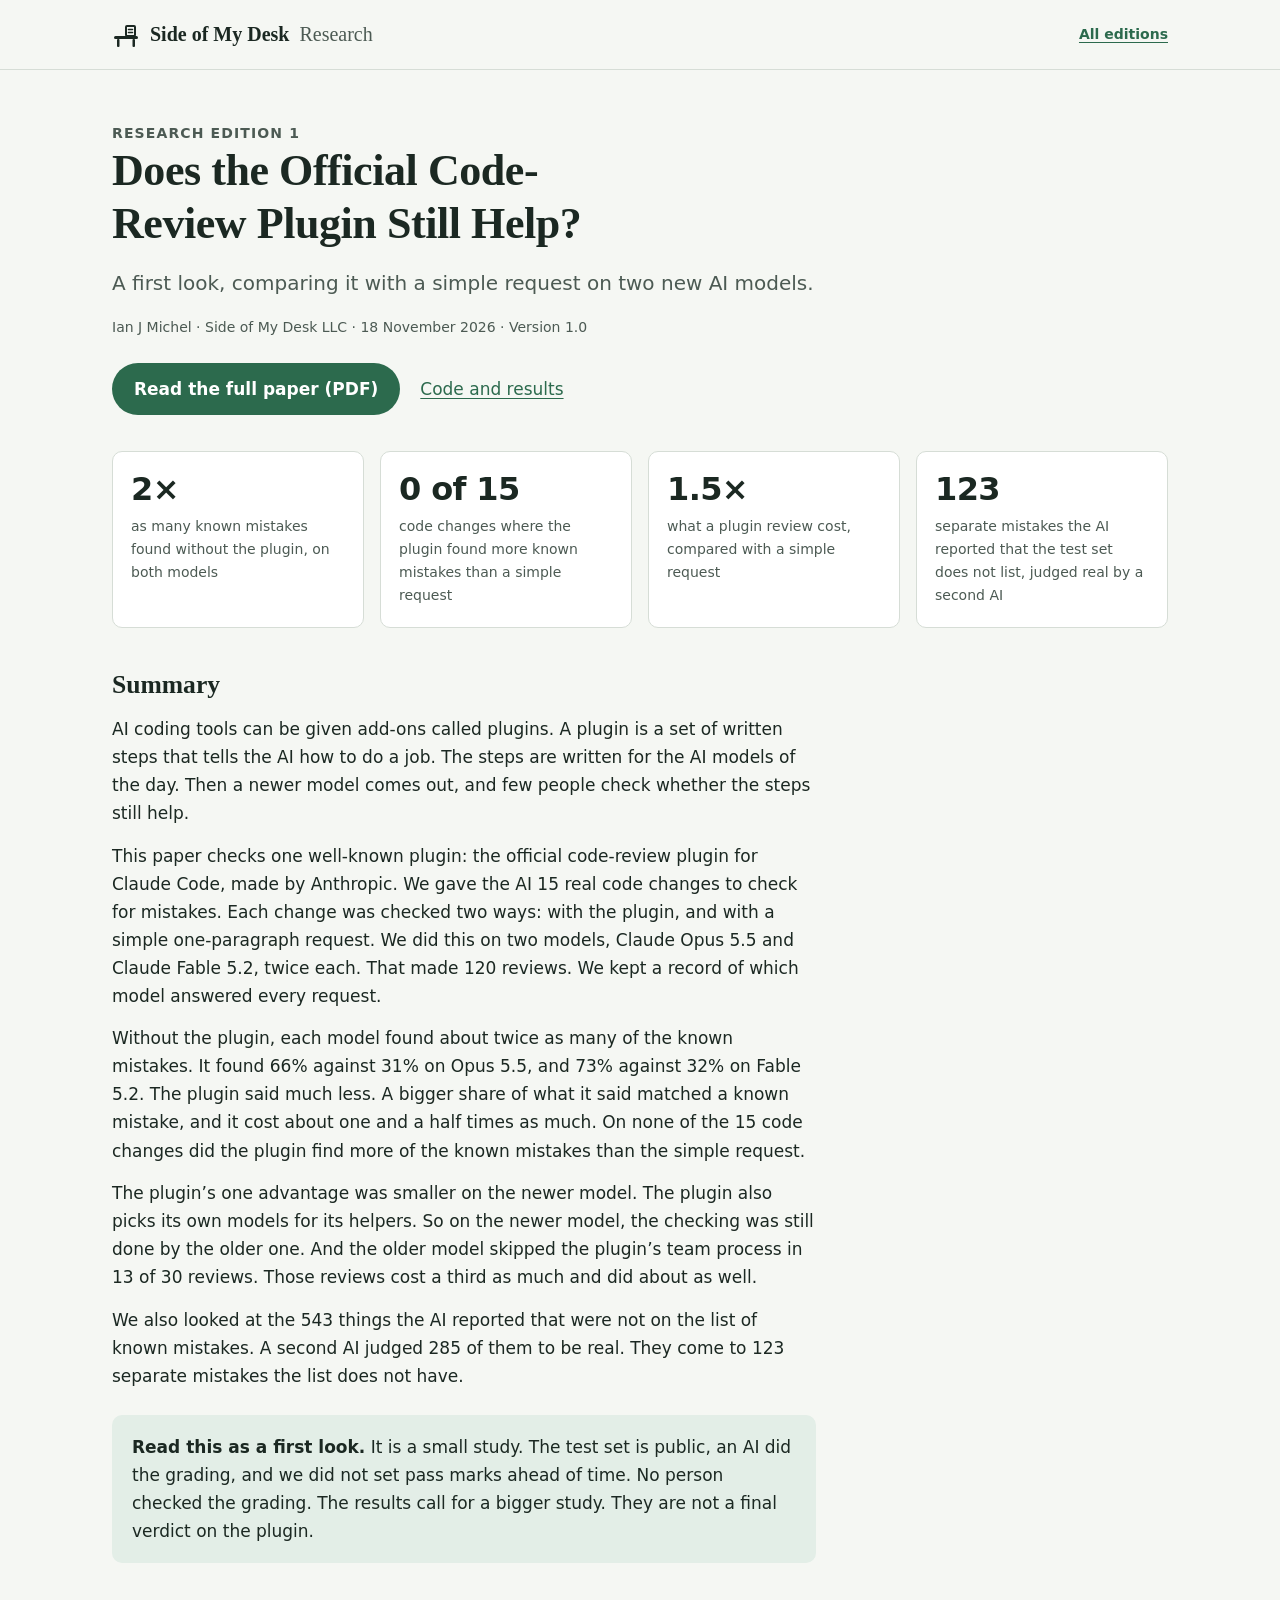
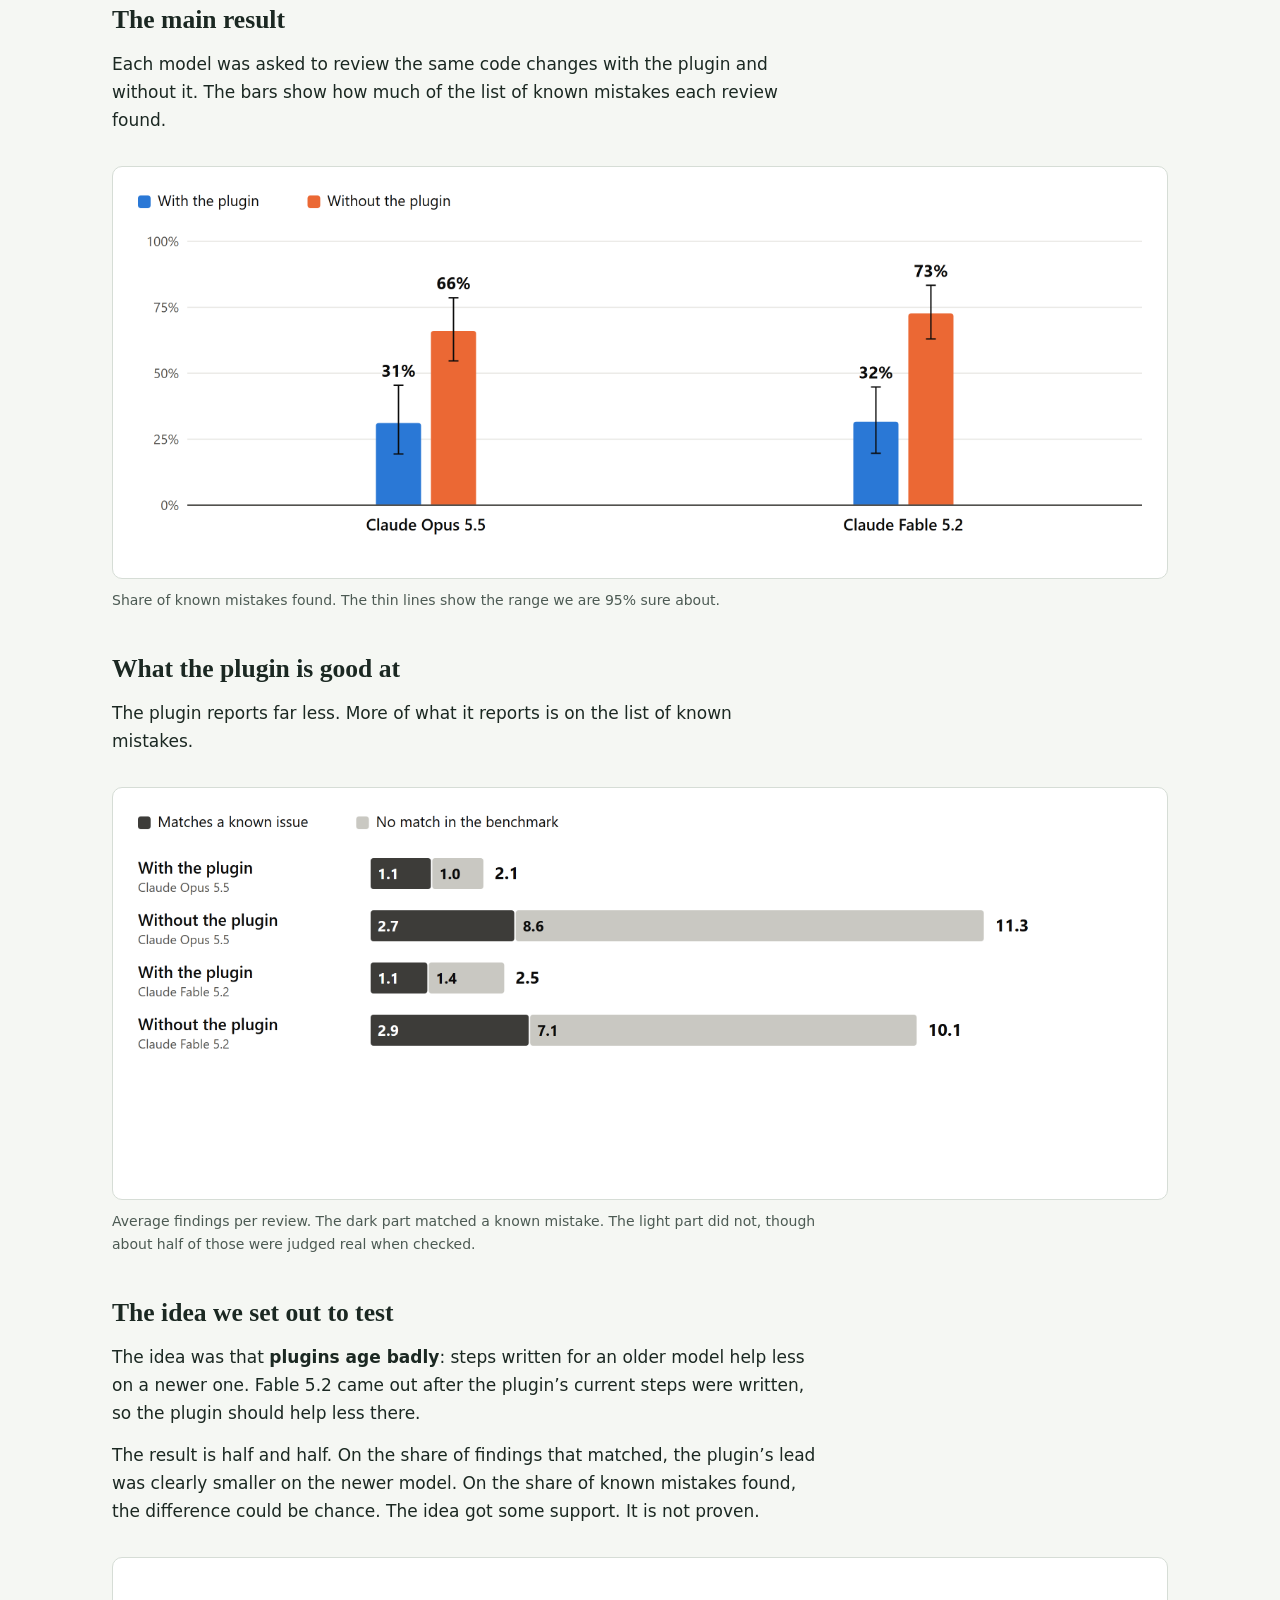
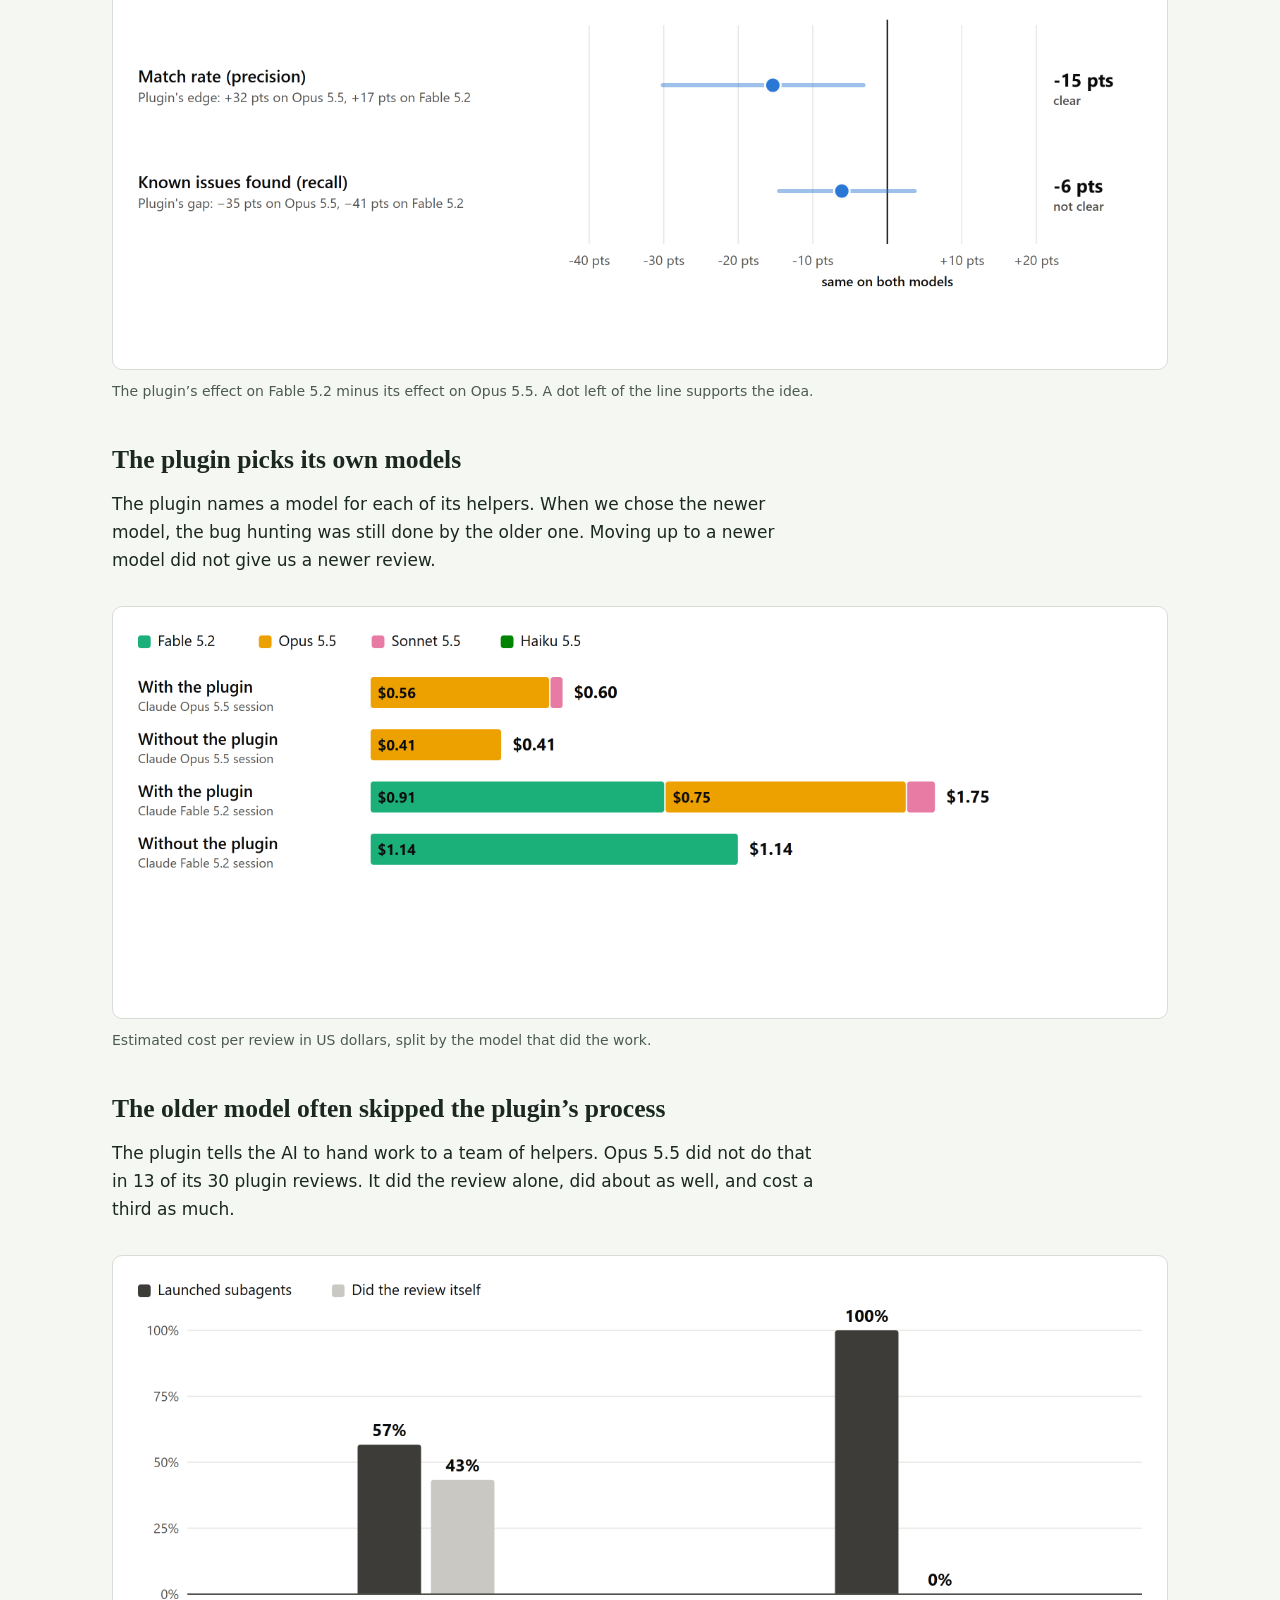
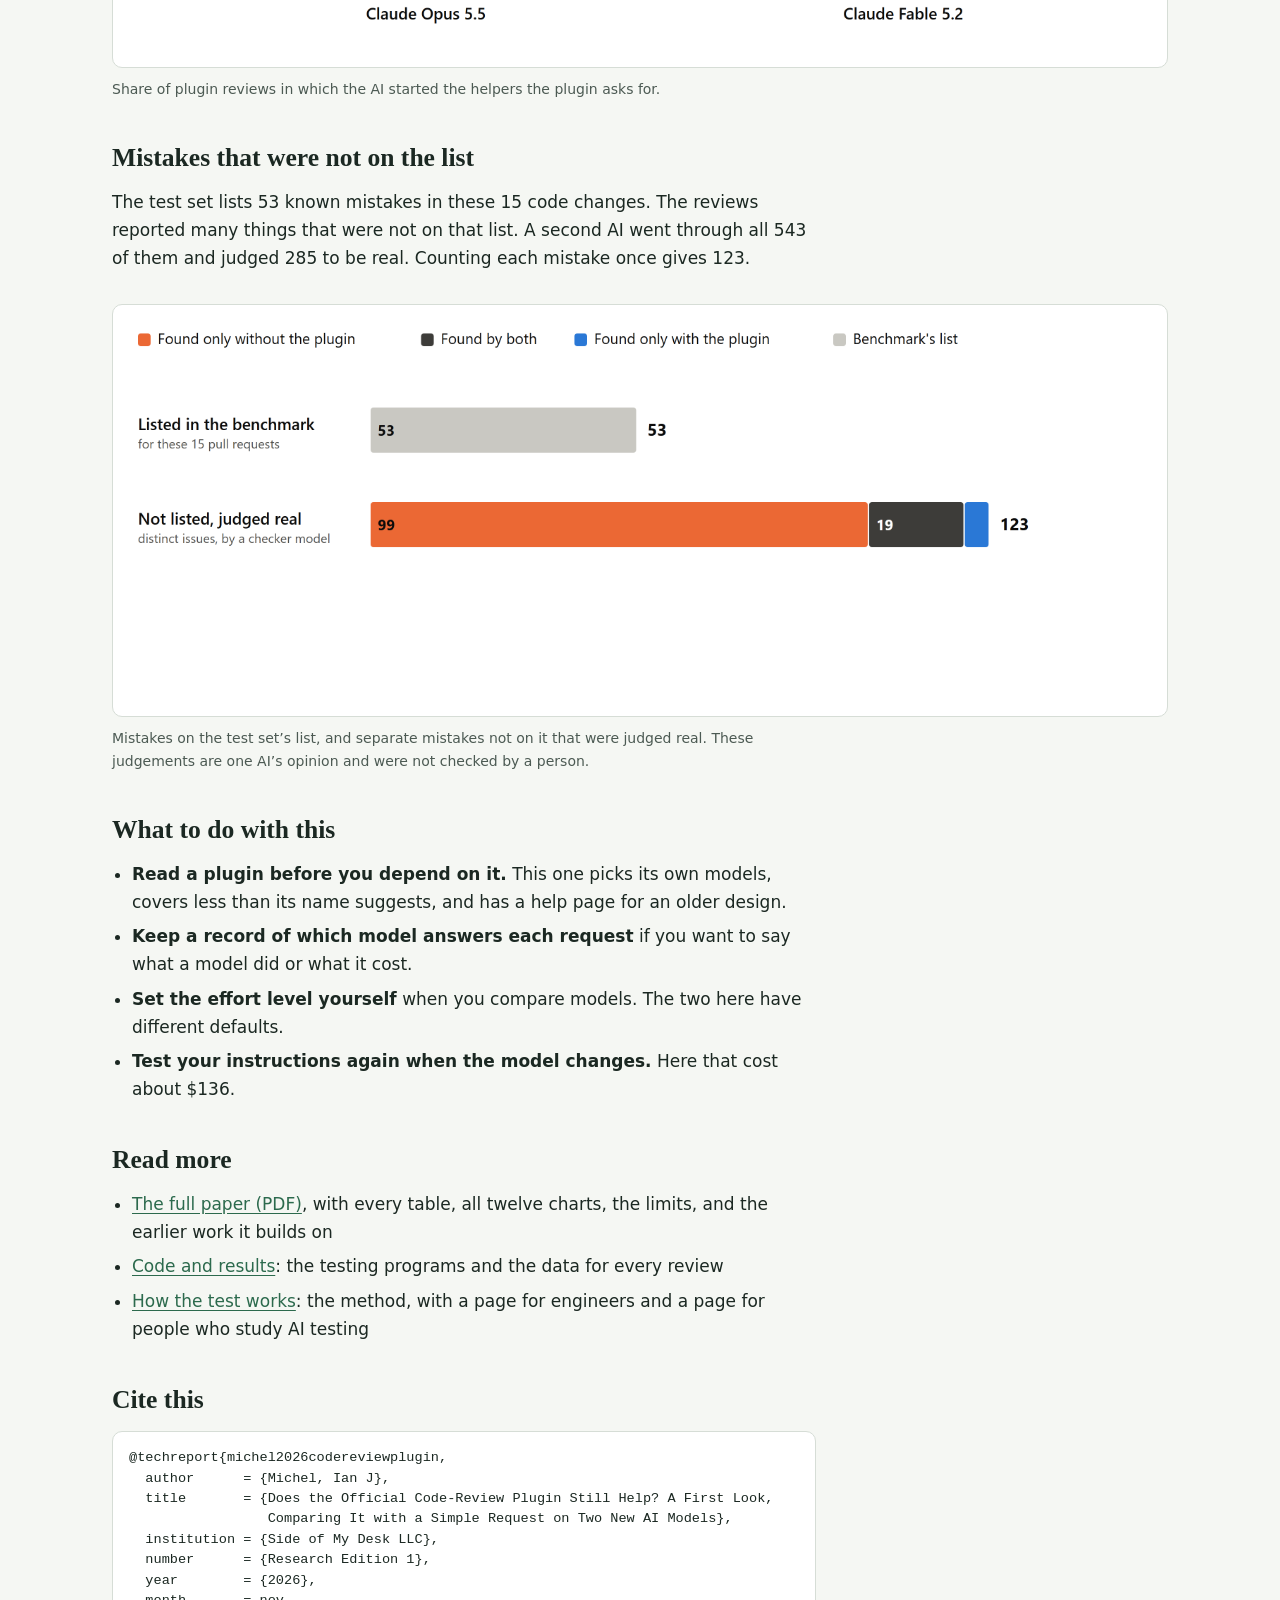
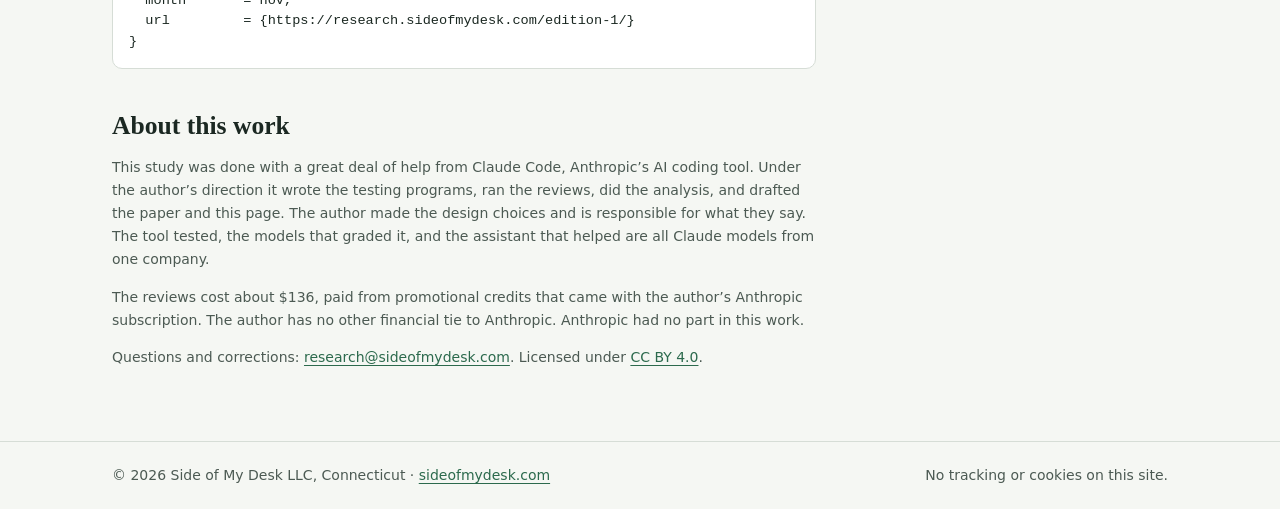
==== edition-1/index.html @ 89c5fe8d "Draft Research Edition 1 page, editions index, feed and shared styles" ====
<!doctype html>
<html lang="en">
<head>
<meta charset="utf-8">
<meta name="viewport" content="width=device-width, initial-scale=1, viewport-fit=cover">
<title>Does the Official Code-Review Plugin Still Help? | Side of My Desk Research</title>
<meta name="description" content="A first look at Anthropic's official code-review plugin for Claude Code, compared with a simple request, on 15 real pull requests and two current AI models. Without the plugin, each model found about twice as many known mistakes.">
<link rel="canonical" href="https://research.sideofmydesk.com/edition-1/">
<meta property="og:title" content="Does the Official Code-Review Plugin Still Help?">
<meta property="og:description" content="On 15 real pull requests and two current AI models, a one-paragraph request found about twice as many known mistakes as the official plugin, for less money.">
<meta property="og:type" content="article">
<meta property="og:url" content="https://research.sideofmydesk.com/edition-1/">
<meta property="og:image" content="https://research.sideofmydesk.com/edition-1/figures/fig-01-recall.png">
<!-- Google Scholar -->
<meta name="citation_title" content="Does the Official Code-Review Plugin Still Help? A First Look, Comparing It with a Simple Request on Two New AI Models">
<meta name="citation_author" content="Michel, Ian J">
<meta name="citation_publication_date" content="2026/11/18">
<meta name="citation_technical_report_institution" content="Side of My Desk LLC">
<meta name="citation_technical_report_number" content="Research Edition 1">
<meta name="citation_pdf_url" content="https://research.sideofmydesk.com/edition-1/michel-2026-code-review-plugin.pdf">
<link rel="icon" href="data:image/svg+xml,%3Csvg xmlns='http://www.w3.org/2000/svg' viewBox='0 0 28 28'%3E%3Crect width='28' height='28' rx='6' fill='%232c6a4d'/%3E%3Crect x='4' y='15' width='20' height='3' rx='1.5' fill='%23fff'/%3E%3Crect x='14' y='6' width='8' height='9' rx='1' fill='none' stroke='%23fff' stroke-width='2'/%3E%3C/svg%3E">
<link rel="alternate" type="application/atom+xml" title="Side of My Desk Research" href="/feed.xml">
<link rel="stylesheet" href="/style.css">
<script type="application/ld+json">
{
  "@context": "https://schema.org",
  "@type": "ScholarlyArticle",
  "headline": "Does the Official Code-Review Plugin Still Help? A First Look, Comparing It with a Simple Request on Two New AI Models",
  "author": {"@type": "Person", "name": "Ian J Michel", "email": "research@sideofmydesk.com", "affiliation": {"@type": "Organization", "name": "Side of My Desk LLC"}},
  "datePublished": "2026-11-18",
  "publisher": {"@type": "Organization", "name": "Side of My Desk LLC", "url": "https://sideofmydesk.com/"},
  "license": "https://creativecommons.org/licenses/by/4.0/",
  "url": "https://research.sideofmydesk.com/edition-1/",
  "encoding": {"@type": "MediaObject", "contentUrl": "https://research.sideofmydesk.com/edition-1/michel-2026-code-review-plugin.pdf", "encodingFormat": "application/pdf"}
}
</script>
</head>
<body>
<a class="skip" href="#main">Skip to content</a>
<header class="site-head">
  <div class="wrap">
    <a class="mark" href="/" aria-label="Side of My Desk Research, home">
      <svg width="28" height="28" viewBox="0 0 28 28" aria-hidden="true" focusable="false"><rect x="2" y="15" width="24" height="3" rx="1.5" fill="currentColor"/><rect x="5" y="18" width="2.5" height="8" rx="1" fill="currentColor"/><rect x="20.5" y="18" width="2.5" height="8" rx="1" fill="currentColor"/><rect x="14" y="5" width="9" height="10" rx="1" fill="none" stroke="currentColor" stroke-width="2"/><path d="M16.5 8.5h4M16.5 11.5h4" stroke="currentColor" stroke-width="1.6" stroke-linecap="round"/></svg>
      Side of My Desk <span>Research</span>
    </a>
    <a class="head-link" href="/">All editions</a>
  </div>
</header>

<main id="main">
  <article class="wrap">
    <div class="intro col">
      <p class="eyebrow">Research Edition 1</p>
      <h1>Does the Official Code-Review Plugin Still Help?</h1>
      <p class="lede">A first look, comparing it with a simple request on two new AI models.</p>
      <p class="meta-line">Ian J Michel &middot; Side of My Desk LLC &middot; 18 November 2026 &middot; Version 1.0</p>
      <div class="actions">
        <a class="btn" href="michel-2026-code-review-plugin.pdf">Read the full paper (PDF)</a>
        <a href="https://github.com/sideofmydesk/frontier-eval">Code and results</a>
      </div>
    </div>

    <ul class="keys" aria-label="Headline numbers">
      <li><div class="num">2&times;</div><div class="what">as many known mistakes found without the plugin, on both models</div></li>
      <li><div class="num">0 of 15</div><div class="what">code changes where the plugin found more known mistakes than a simple request</div></li>
      <li><div class="num">1.5&times;</div><div class="what">what a plugin review cost, compared with a simple request</div></li>
      <li><div class="num">123</div><div class="what">separate mistakes the AI reported that the test set does not list, judged real by a second AI</div></li>
    </ul>

    <div class="col">
      <h2>Summary</h2>
      <p>AI coding tools can be given add-ons called plugins. A plugin is a set of written steps that tells the AI how to do a job. The steps are written for the AI models of the day. Then a newer model comes out, and few people check whether the steps still help.</p>
      <p>This paper checks one well-known plugin: the official code-review plugin for Claude Code, made by Anthropic. We gave the AI 15 real code changes to check for mistakes. Each change was checked two ways: with the plugin, and with a simple one-paragraph request. We did this on two models, Claude Opus 5.5 and Claude Fable 5.2, twice each. That made 120 reviews. We kept a record of which model answered every request.</p>
      <p>Without the plugin, each model found about twice as many of the known mistakes. It found 66% against 31% on Opus 5.5, and 73% against 32% on Fable 5.2. The plugin said much less. A bigger share of what it said matched a known mistake, and it cost about one and a half times as much. On none of the 15 code changes did the plugin find more of the known mistakes than the simple request.</p>
      <p>The plugin&rsquo;s one advantage was smaller on the newer model. The plugin also picks its own models for its helpers. So on the newer model, the checking was still done by the older one. And the older model skipped the plugin&rsquo;s team process in 13 of 30 reviews. Those reviews cost a third as much and did about as well.</p>
      <p>We also looked at the 543 things the AI reported that were not on the list of known mistakes. A second AI judged 285 of them to be real. They come to 123 separate mistakes the list does not have.</p>

      <div class="note">
        <p><strong>Read this as a first look.</strong> It is a small study. The test set is public, an AI did the grading, and we did not set pass marks ahead of time. No person checked the grading. The results call for a bigger study. They are not a final verdict on the plugin.</p>
      </div>
    </div>

    <div class="col"><h2>The main result</h2>
      <p>Each model was asked to review the same code changes with the plugin and without it. The bars show how much of the list of known mistakes each review found.</p></div>
    <figure>
      <img src="figures/fig-01-recall.png" alt="Bar chart. Share of known mistakes found. Claude Opus 5.5: 31 percent with the plugin, 66 percent without. Claude Fable 5.2: 32 percent with the plugin, 73 percent without." width="2944" height="1120" loading="lazy">
      <figcaption>Share of known mistakes found. The thin lines show the range we are 95% sure about.</figcaption>
    </figure>

    <div class="col"><h2>What the plugin is good at</h2>
      <p>The plugin reports far less. More of what it reports is on the list of known mistakes.</p></div>
    <figure>
      <img src="figures/fig-05-volume.png" alt="Bar chart of average findings per review. With the plugin: about 2 on both models. Without: 11.3 on Opus 5.5 and 10.1 on Fable 5.2. In every case the larger part did not match a known mistake." width="2944" height="1120" loading="lazy">
      <figcaption>Average findings per review. The dark part matched a known mistake. The light part did not, though about half of those were judged real when checked.</figcaption>
    </figure>

    <div class="col"><h2>The idea we set out to test</h2>
      <p>The idea was that <strong>plugins age badly</strong>: steps written for an older model help less on a newer one. Fable 5.2 came out after the plugin&rsquo;s current steps were written, so the plugin should help less there.</p>
      <p>The result is half and half. On the share of findings that matched, the plugin&rsquo;s lead was clearly smaller on the newer model. On the share of known mistakes found, the difference could be chance. The idea got some support. It is not proven.</p></div>
    <figure>
      <img src="figures/fig-04-hypothesis.png" alt="Chart with two rows. Match rate: the plugin's effect was 15 points lower on Fable 5.2 than on Opus 5.5, and the range does not cross zero. Known issues found: 6 points lower, and the range crosses zero." width="2944" height="1120" loading="lazy">
      <figcaption>The plugin&rsquo;s effect on Fable 5.2 minus its effect on Opus 5.5. A dot left of the line supports the idea.</figcaption>
    </figure>

    <div class="col"><h2>The plugin picks its own models</h2>
      <p>The plugin names a model for each of its helpers. When we chose the newer model, the bug hunting was still done by the older one. Moving up to a newer model did not give us a newer review.</p></div>
    <figure>
      <img src="figures/fig-06-cost.png" alt="Bar chart of cost per review by model. With the plugin on a Fable 5.2 session, 91 cents went to Fable 5.2 and 75 cents to Opus 5.5." width="2944" height="1120" loading="lazy">
      <figcaption>Estimated cost per review in US dollars, split by the model that did the work.</figcaption>
    </figure>

    <div class="col"><h2>The older model often skipped the plugin&rsquo;s process</h2>
      <p>The plugin tells the AI to hand work to a team of helpers. Opus 5.5 did not do that in 13 of its 30 plugin reviews. It did the review alone, did about as well, and cost a third as much.</p></div>
    <figure>
      <img src="figures/fig-07-delegation.png" alt="Bar chart. Claude Opus 5.5 started helpers in 57 percent of plugin reviews and did the review itself in 43 percent. Claude Fable 5.2 started helpers in 100 percent." width="2944" height="1120" loading="lazy">
      <figcaption>Share of plugin reviews in which the AI started the helpers the plugin asks for.</figcaption>
    </figure>

    <div class="col"><h2>Mistakes that were not on the list</h2>
      <p>The test set lists 53 known mistakes in these 15 code changes. The reviews reported many things that were not on that list. A second AI went through all 543 of them and judged 285 to be real. Counting each mistake once gives 123.</p></div>
    <figure>
      <img src="figures/fig-12-new-issues.png" alt="Bar chart. The test set lists 53 mistakes. A further 123 separate mistakes were judged real: 99 found only without the plugin, 19 found by both, 5 found only with the plugin." width="2944" height="1120" loading="lazy">
      <figcaption>Mistakes on the test set&rsquo;s list, and separate mistakes not on it that were judged real. These judgements are one AI&rsquo;s opinion and were not checked by a person.</figcaption>
    </figure>

    <div class="col end">
      <h2>What to do with this</h2>
      <ul>
        <li><strong>Read a plugin before you depend on it.</strong> This one picks its own models, covers less than its name suggests, and has a help page for an older design.</li>
        <li><strong>Keep a record of which model answers each request</strong> if you want to say what a model did or what it cost.</li>
        <li><strong>Set the effort level yourself</strong> when you compare models. The two here have different defaults.</li>
        <li><strong>Test your instructions again when the model changes.</strong> Here that cost about $136.</li>
      </ul>

      <h2>Read more</h2>
      <ul>
        <li><a href="michel-2026-code-review-plugin.pdf">The full paper (PDF)</a>, with every table, all twelve charts, the limits, and the earlier work it builds on</li>
        <li><a href="https://github.com/sideofmydesk/frontier-eval">Code and results</a>: the testing programs and the data for every review</li>
        <li><a href="https://github.com/sideofmydesk/frontier-eval/wiki">How the test works</a>: the method, with a page for engineers and a page for people who study AI testing</li>
      </ul>

      <h2>Cite this</h2>
      <pre>@techreport{michel2026codereviewplugin,
  author      = {Michel, Ian J},
  title       = {Does the Official Code-Review Plugin Still Help? A First Look,
                 Comparing It with a Simple Request on Two New AI Models},
  institution = {Side of My Desk LLC},
  number      = {Research Edition 1},
  year        = {2026},
  month       = nov,
  url         = {https://research.sideofmydesk.com/edition-1/}
}</pre>

      <h2>About this work</h2>
      <p class="fine">This study was done with a great deal of help from Claude Code, Anthropic&rsquo;s AI coding tool. Under the author&rsquo;s direction it wrote the testing programs, ran the reviews, did the analysis, and drafted the paper and this page. The author made the design choices and is responsible for what they say. The tool tested, the models that graded it, and the assistant that helped are all Claude models from one company.</p>
      <p class="fine">The reviews cost about $136, paid from promotional credits that came with the author&rsquo;s Anthropic subscription. The author has no other financial tie to Anthropic. Anthropic had no part in this work.</p>
      <p class="fine">Questions and corrections: <a href="mailto:research@sideofmydesk.com">research@sideofmydesk.com</a>. Licensed under <a href="https://creativecommons.org/licenses/by/4.0/">CC BY 4.0</a>.</p>
    </div>
  </article>
</main>

<footer class="site-foot">
  <div class="wrap">
    <span>&copy; 2026 Side of My Desk LLC, Connecticut &middot; <a href="https://sideofmydesk.com/">sideofmydesk.com</a></span>
    <span>No tracking or cookies on this site.</span>
  </div>
</footer>
</body>
</html>
---- style.css ----
/* Side of My Desk Research. Shares the colours and typefaces of sideofmydesk.com.
   Layout: one reading column for text; figures may run a little wider. */
:root {
  --bg: #f5f7f3;
  --surface: #ffffff;
  --ink: #1b2822;
  --muted: #4c5a53;
  --line: #d6ddd6;
  --accent: #2c6a4d;
  --accent-soft: #e3eee7;
  --on-accent: #ffffff;
  --font-display: "Iowan Old Style", "Palatino Linotype", Palatino, "Book Antiqua", "URW Palladio L", P052, Georgia, serif;
  --font-body: system-ui, -apple-system, "Segoe UI", Roboto, "Helvetica Neue", Arial, sans-serif;
  --font-mono: ui-monospace, "Cascadia Mono", Consolas, Menlo, monospace;
  --step--1: 0.875rem;
  --step-0: 1.0625rem;
  --step-1: 1.25rem;
  --step-2: 1.6rem;
  --step-3: clamp(1.9rem, 1.4rem + 2.2vw, 2.75rem);
  --radius: 10px;
}
@media (prefers-color-scheme: dark) {
  :root:not([data-theme="light"]) {
    --bg: #111814; --surface: #18211c; --ink: #e6ede8; --muted: #a5b3ab; --line: #2b3831;
    --accent: #7fc4a1; --accent-soft: #1d2e25; --on-accent: #0c1711;
    color-scheme: dark;
  }
}
:root[data-theme="dark"] {
  --bg: #111814; --surface: #18211c; --ink: #e6ede8; --muted: #a5b3ab; --line: #2b3831;
  --accent: #7fc4a1; --accent-soft: #1d2e25; --on-accent: #0c1711;
  color-scheme: dark;
}
*, *::before, *::after { box-sizing: border-box; }
body {
  margin: 0; background: var(--bg); color: var(--ink);
  font-family: var(--font-body); font-size: var(--step-0); line-height: 1.65;
  -webkit-text-size-adjust: 100%;
  min-height: 100vh; display: flex; flex-direction: column;
}
main { flex: 1; }
.wrap {
  max-width: 68rem; margin-inline: auto; width: 100%;
  padding-left: max(16px, env(safe-area-inset-left, 0px));
  padding-right: max(16px, env(safe-area-inset-right, 0px));
}
.col { max-width: 44rem; }
h1, h2, h3 { font-family: var(--font-display); font-weight: 600; line-height: 1.2; text-wrap: balance; margin: 0; }
h1 { font-size: var(--step-3); letter-spacing: -0.01em; }
h2 { font-size: var(--step-2); margin-top: 2.6rem; }
h3 { font-size: var(--step-1); }
p { margin: 0.9rem 0 0; }
ul { margin: 0.9rem 0 0; padding-left: 1.25rem; }
li { margin-top: 0.4rem; }
a { color: var(--accent); text-underline-offset: 3px; }
a:focus-visible { outline: 3px solid var(--accent); outline-offset: 3px; border-radius: 4px; }
.eyebrow { font-size: var(--step--1); letter-spacing: 0.08em; text-transform: uppercase; color: var(--muted); font-weight: 600; margin: 0; }
.lede { font-size: var(--step-1); color: var(--muted); }
.fine { font-size: var(--step--1); color: var(--muted); }
.skip { position: absolute; left: -999px; }
.skip:focus { left: 16px; top: 16px; background: var(--surface); padding: 8px 12px; z-index: 5; }

.site-head { border-bottom: 1px solid var(--line); }
.site-head .wrap { display: flex; align-items: center; justify-content: space-between; gap: 16px; padding-block: 18px; flex-wrap: wrap; }
.mark { display: flex; align-items: center; gap: 10px; text-decoration: none; color: var(--ink); font-family: var(--font-display); font-size: var(--step-1); font-weight: 600; }
.mark svg { flex: none; }
.mark span { color: var(--muted); font-weight: 400; }
.head-link { font-size: var(--step--1); font-weight: 600; }

.intro { padding-block: 52px 8px; }
.intro .lede { margin-top: 16px; }

/* Index: list of editions */
.editions { list-style: none; padding: 0; margin: 28px 0 72px; display: grid; gap: 20px; }
.editions li { margin: 0; }
.edition {
  display: grid; gap: 10px; background: var(--surface); border: 1px solid var(--line);
  border-radius: var(--radius); padding: 28px; text-decoration: none; color: var(--ink);
}
.edition:hover { border-color: var(--accent); }
.edition p { margin: 0; color: var(--muted); }
.edition .meta { font-size: var(--step--1); }

/* Paper page */
.meta-line { margin-top: 16px; color: var(--muted); font-size: var(--step--1); }
.actions { display: flex; flex-wrap: wrap; gap: 12px 20px; align-items: center; margin-top: 24px; }
.btn {
  display: inline-block; background: var(--accent); color: var(--on-accent); text-decoration: none;
  font-weight: 600; padding: 12px 22px; border-radius: 999px;
}
.btn:hover { filter: brightness(1.08); }
.keys { list-style: none; padding: 0; margin: 28px 0 0; display: grid; gap: 16px; grid-template-columns: repeat(4, minmax(0, 1fr)); }
.keys li { margin: 0; background: var(--surface); border: 1px solid var(--line); border-radius: var(--radius); padding: 20px 18px; }
.keys .num { font-family: var(--font-body); font-size: 2rem; font-weight: 700; line-height: 1.1; letter-spacing: -0.02em; }
.keys .what { font-size: var(--step--1); color: var(--muted); margin-top: 8px; }
figure { margin: 2rem 0 0; }
/* Charts are drawn dark-on-white, so they sit on a white card in both themes. */
figure img { display: block; width: 100%; height: auto; background: #ffffff; border: 1px solid var(--line); border-radius: var(--radius); padding: 8px; }
figcaption { font-size: var(--step--1); color: var(--muted); margin-top: 10px; max-width: 44rem; }
.note { background: var(--accent-soft); border-radius: var(--radius); padding: 18px 20px; margin-top: 1.6rem; }
.note p:first-child { margin-top: 0; }
pre {
  background: var(--surface); border: 1px solid var(--line); border-radius: var(--radius);
  padding: 16px; overflow-x: auto; font-family: var(--font-mono); font-size: 0.85rem; line-height: 1.5; margin: 1rem 0 0;
}
.end { padding-bottom: 72px; }

.site-foot { border-top: 1px solid var(--line); }
.site-foot .wrap { display: flex; justify-content: space-between; gap: 12px 24px; flex-wrap: wrap; padding-block: 22px; font-size: var(--step--1); color: var(--muted); }

@media (max-width: 760px) {
  .keys { grid-template-columns: repeat(2, minmax(0, 1fr)); }
  .intro { padding-block: 36px 4px; }
}
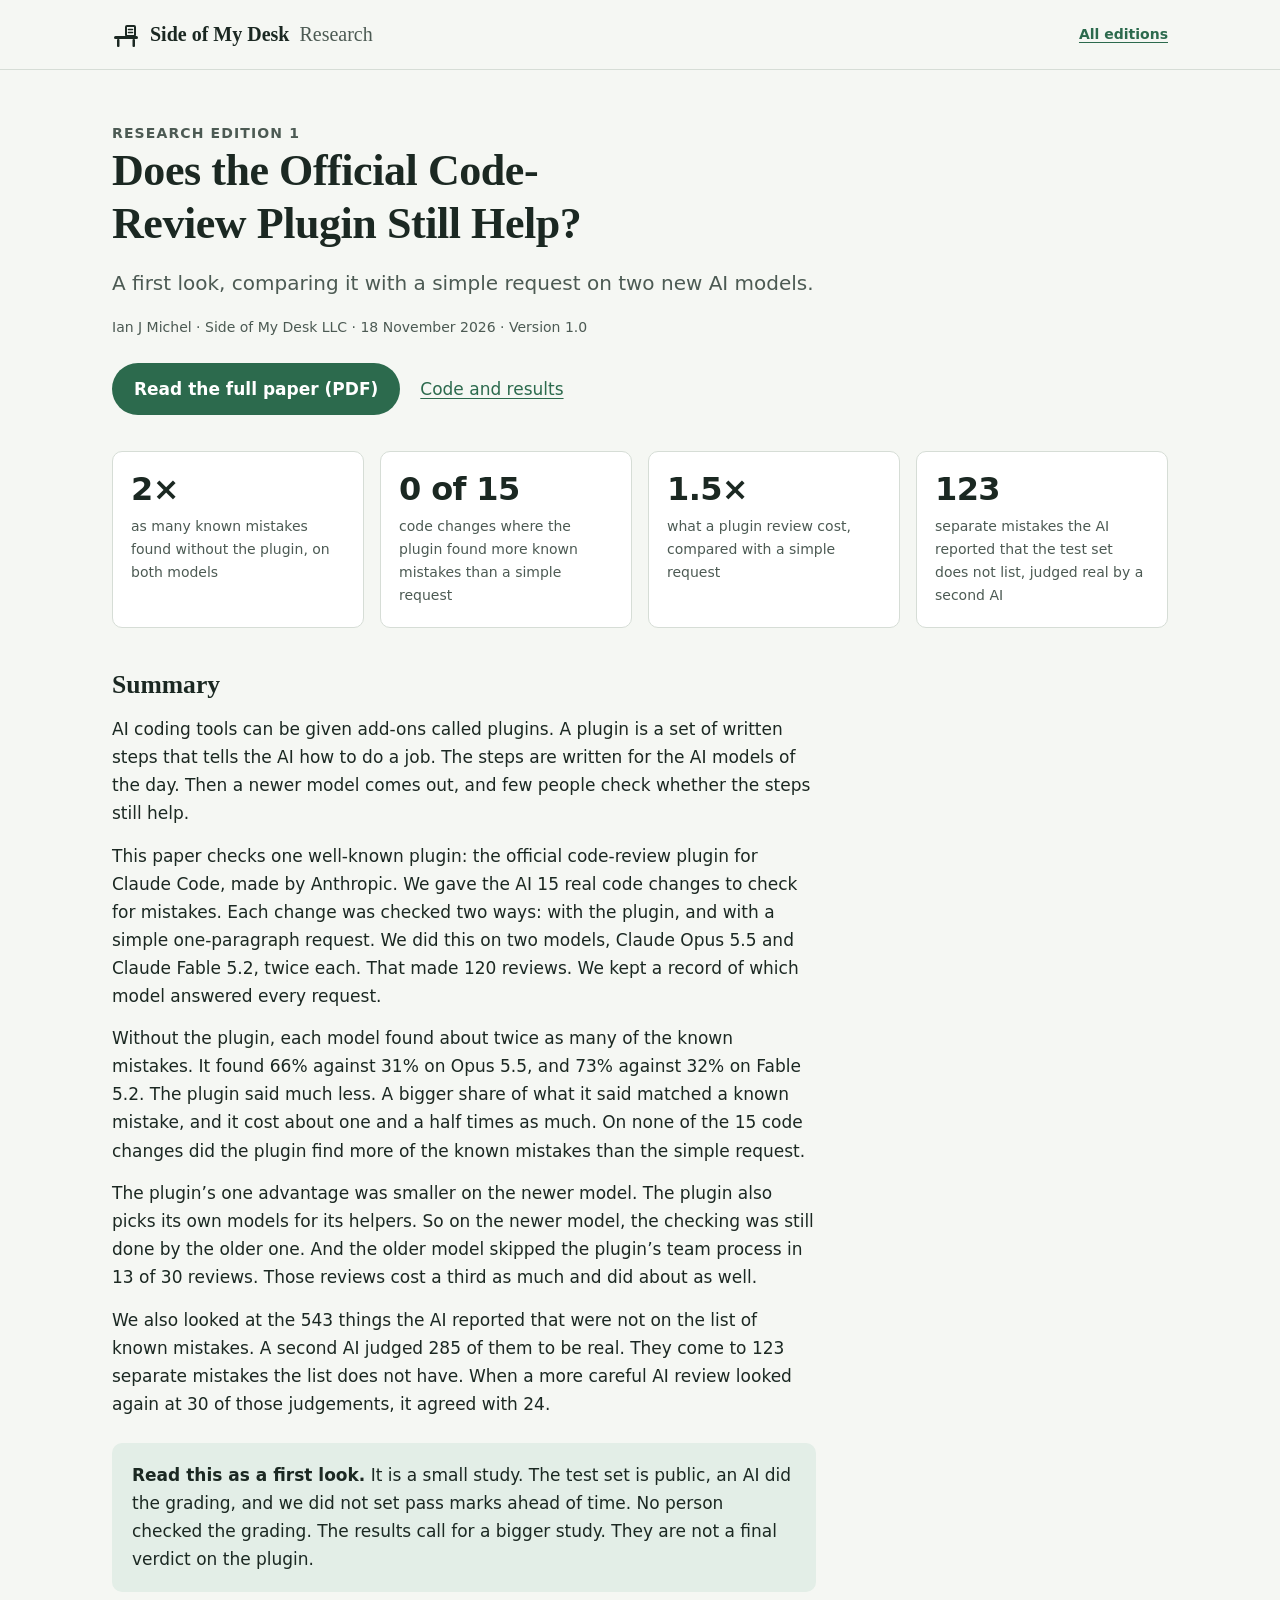
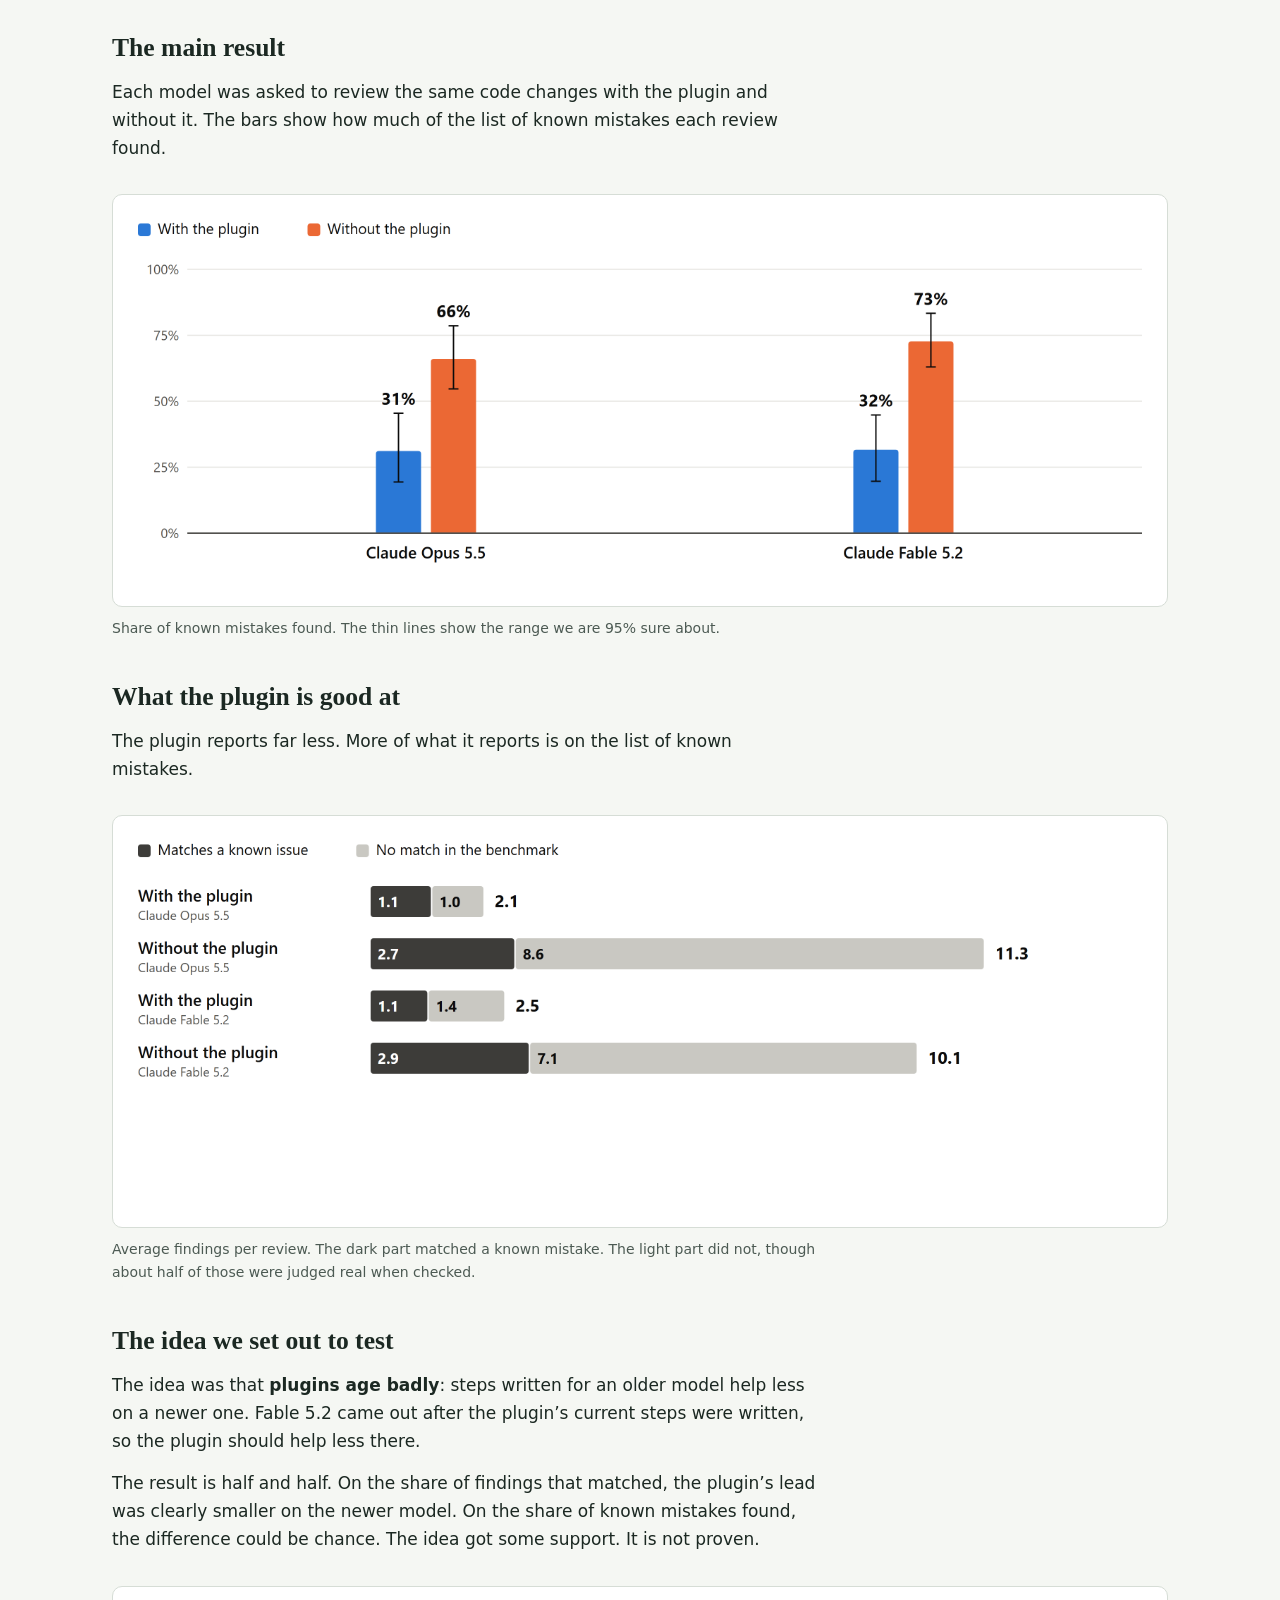
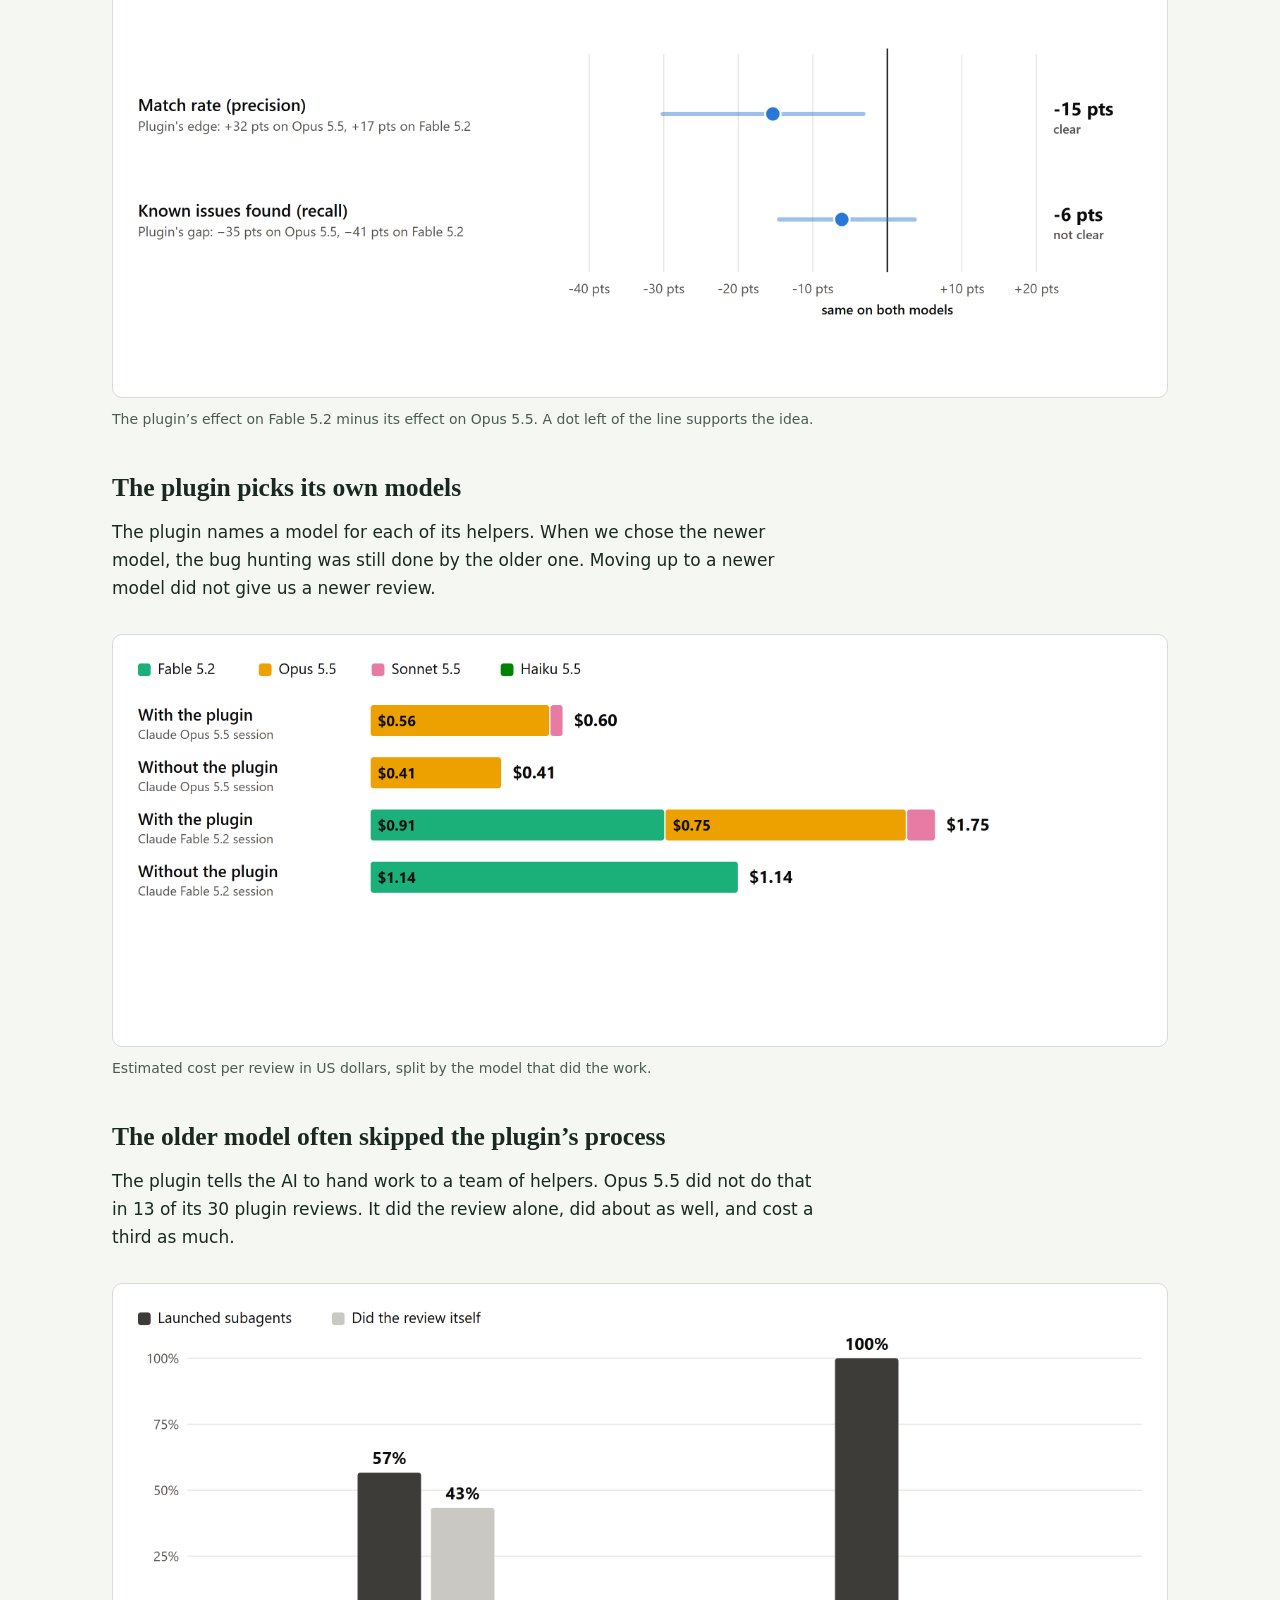
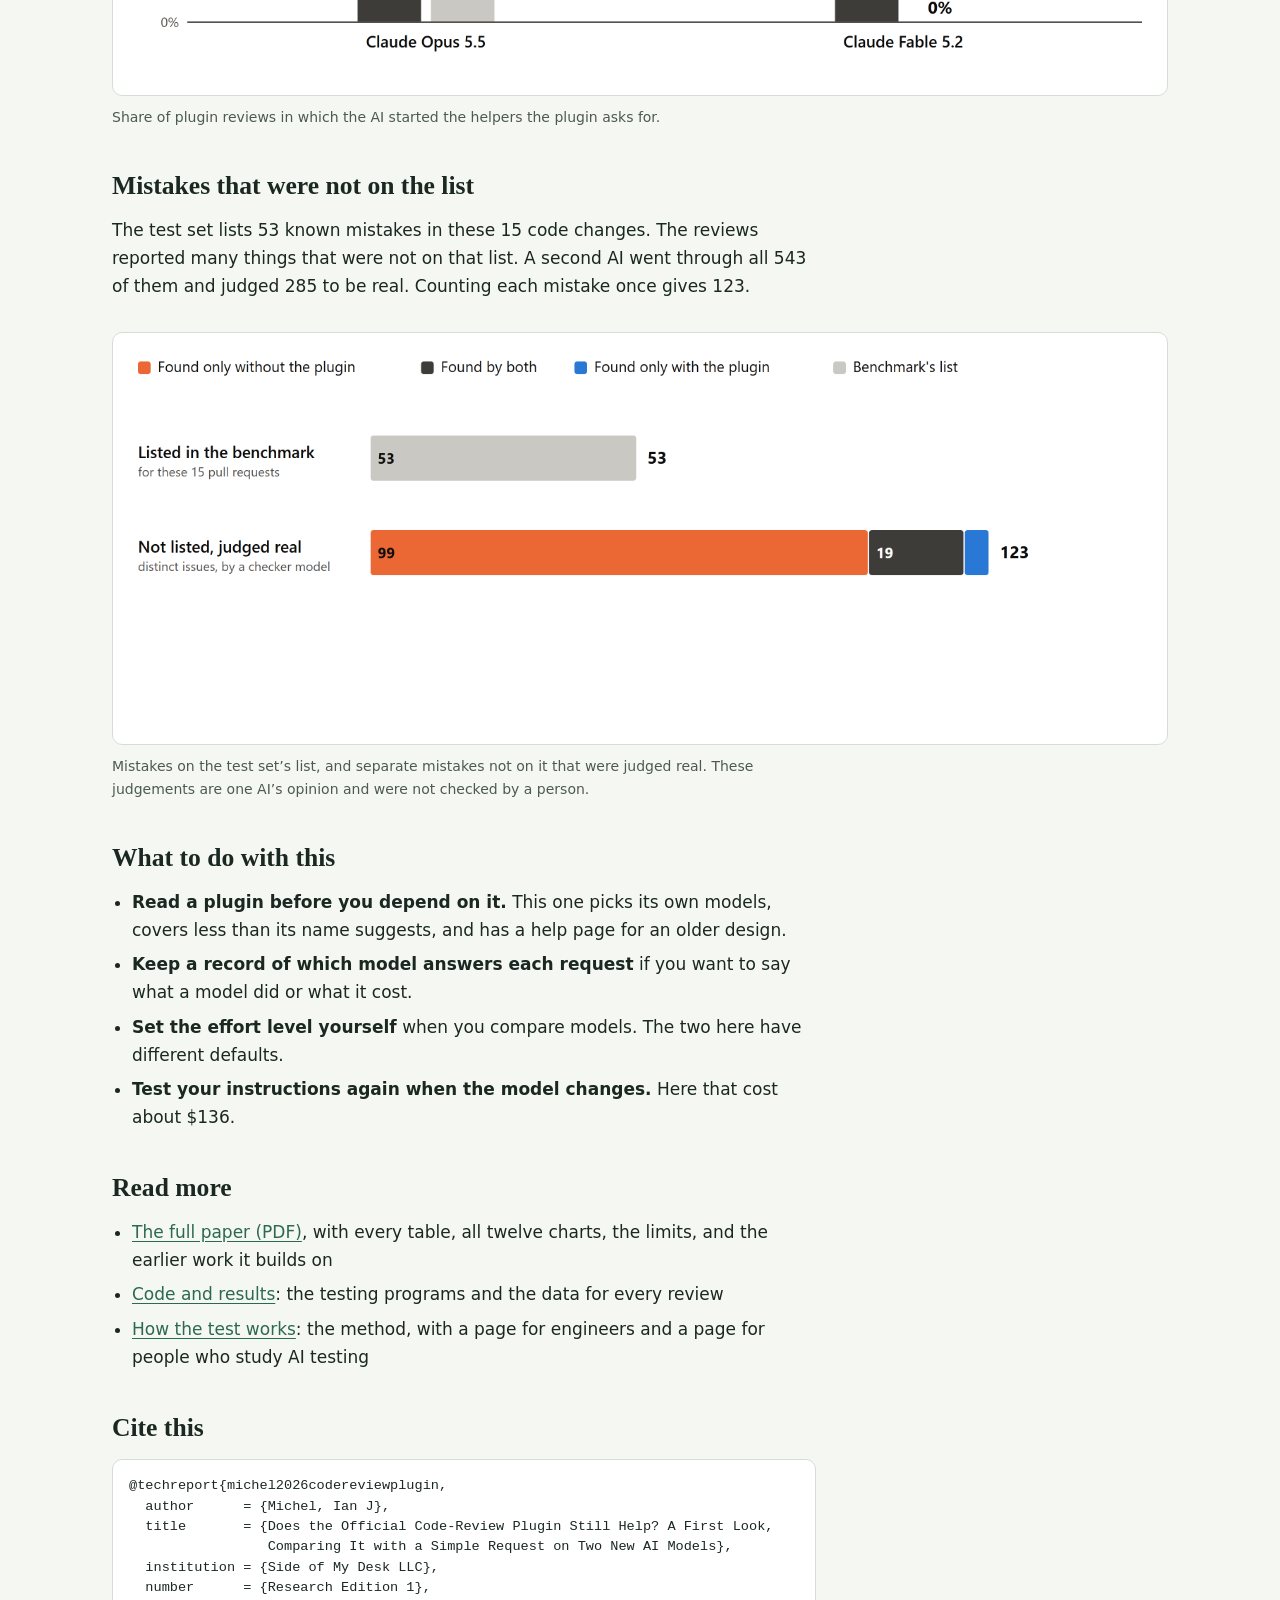
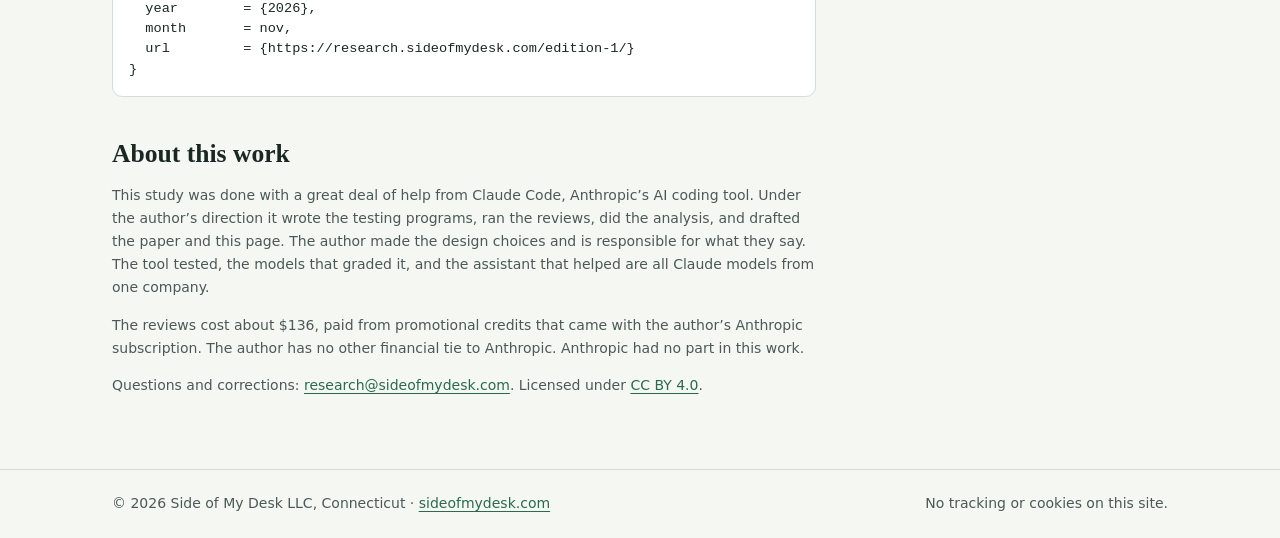
==== commit a3368403: "Add the paper PDF and the second-review result" ====
--- a/edition-1/index.html
+++ b/edition-1/index.html
@@ -73,7 +73,7 @@
       <p>This paper checks one well-known plugin: the official code-review plugin for Claude Code, made by Anthropic. We gave the AI 15 real code changes to check for mistakes. Each change was checked two ways: with the plugin, and with a simple one-paragraph request. We did this on two models, Claude Opus 5.5 and Claude Fable 5.2, twice each. That made 120 reviews. We kept a record of which model answered every request.</p>
       <p>Without the plugin, each model found about twice as many of the known mistakes. It found 66% against 31% on Opus 5.5, and 73% against 32% on Fable 5.2. The plugin said much less. A bigger share of what it said matched a known mistake, and it cost about one and a half times as much. On none of the 15 code changes did the plugin find more of the known mistakes than the simple request.</p>
       <p>The plugin&rsquo;s one advantage was smaller on the newer model. The plugin also picks its own models for its helpers. So on the newer model, the checking was still done by the older one. And the older model skipped the plugin&rsquo;s team process in 13 of 30 reviews. Those reviews cost a third as much and did about as well.</p>
-      <p>We also looked at the 543 things the AI reported that were not on the list of known mistakes. A second AI judged 285 of them to be real. They come to 123 separate mistakes the list does not have.</p>
+      <p>We also looked at the 543 things the AI reported that were not on the list of known mistakes. A second AI judged 285 of them to be real. They come to 123 separate mistakes the list does not have. When a more careful AI review looked again at 30 of those judgements, it agreed with 24.</p>
 
       <div class="note">
         <p><strong>Read this as a first look.</strong> It is a small study. The test set is public, an AI did the grading, and we did not set pass marks ahead of time. No person checked the grading. The results call for a bigger study. They are not a final verdict on the plugin.</p>
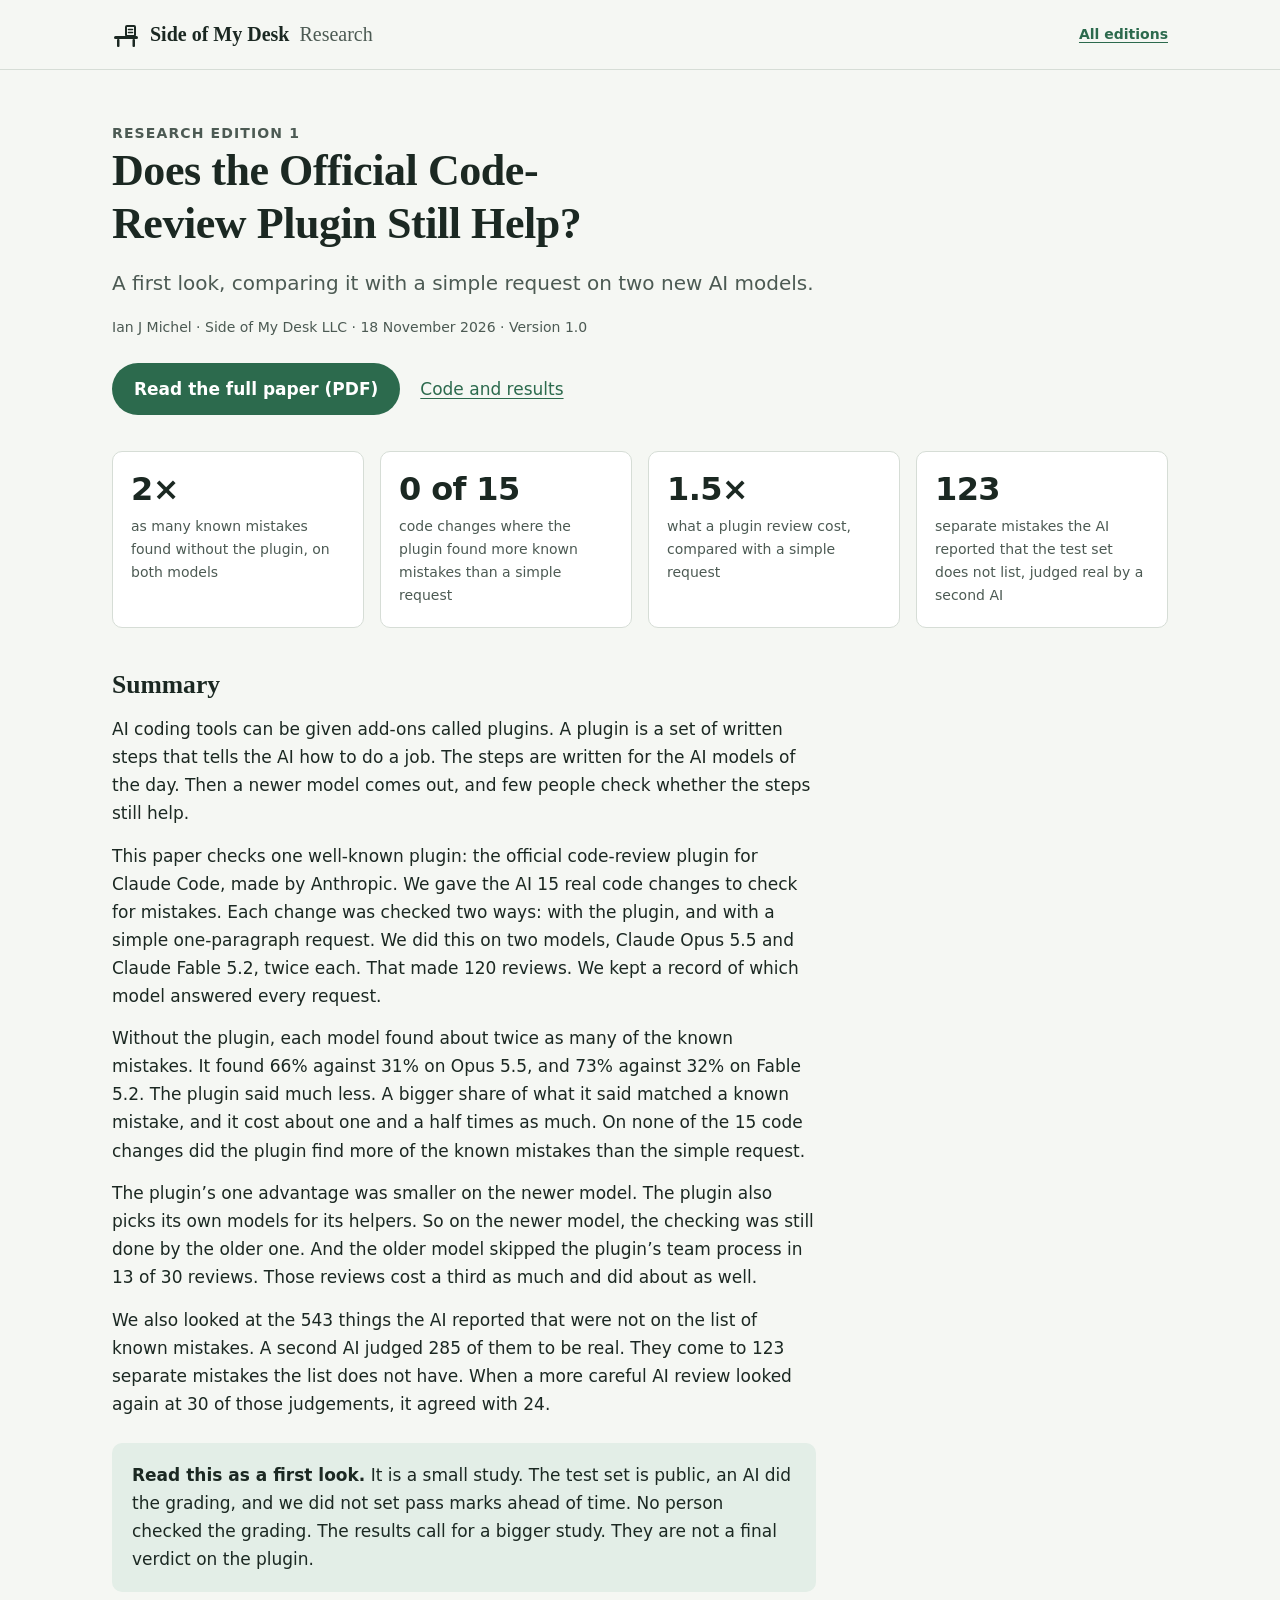
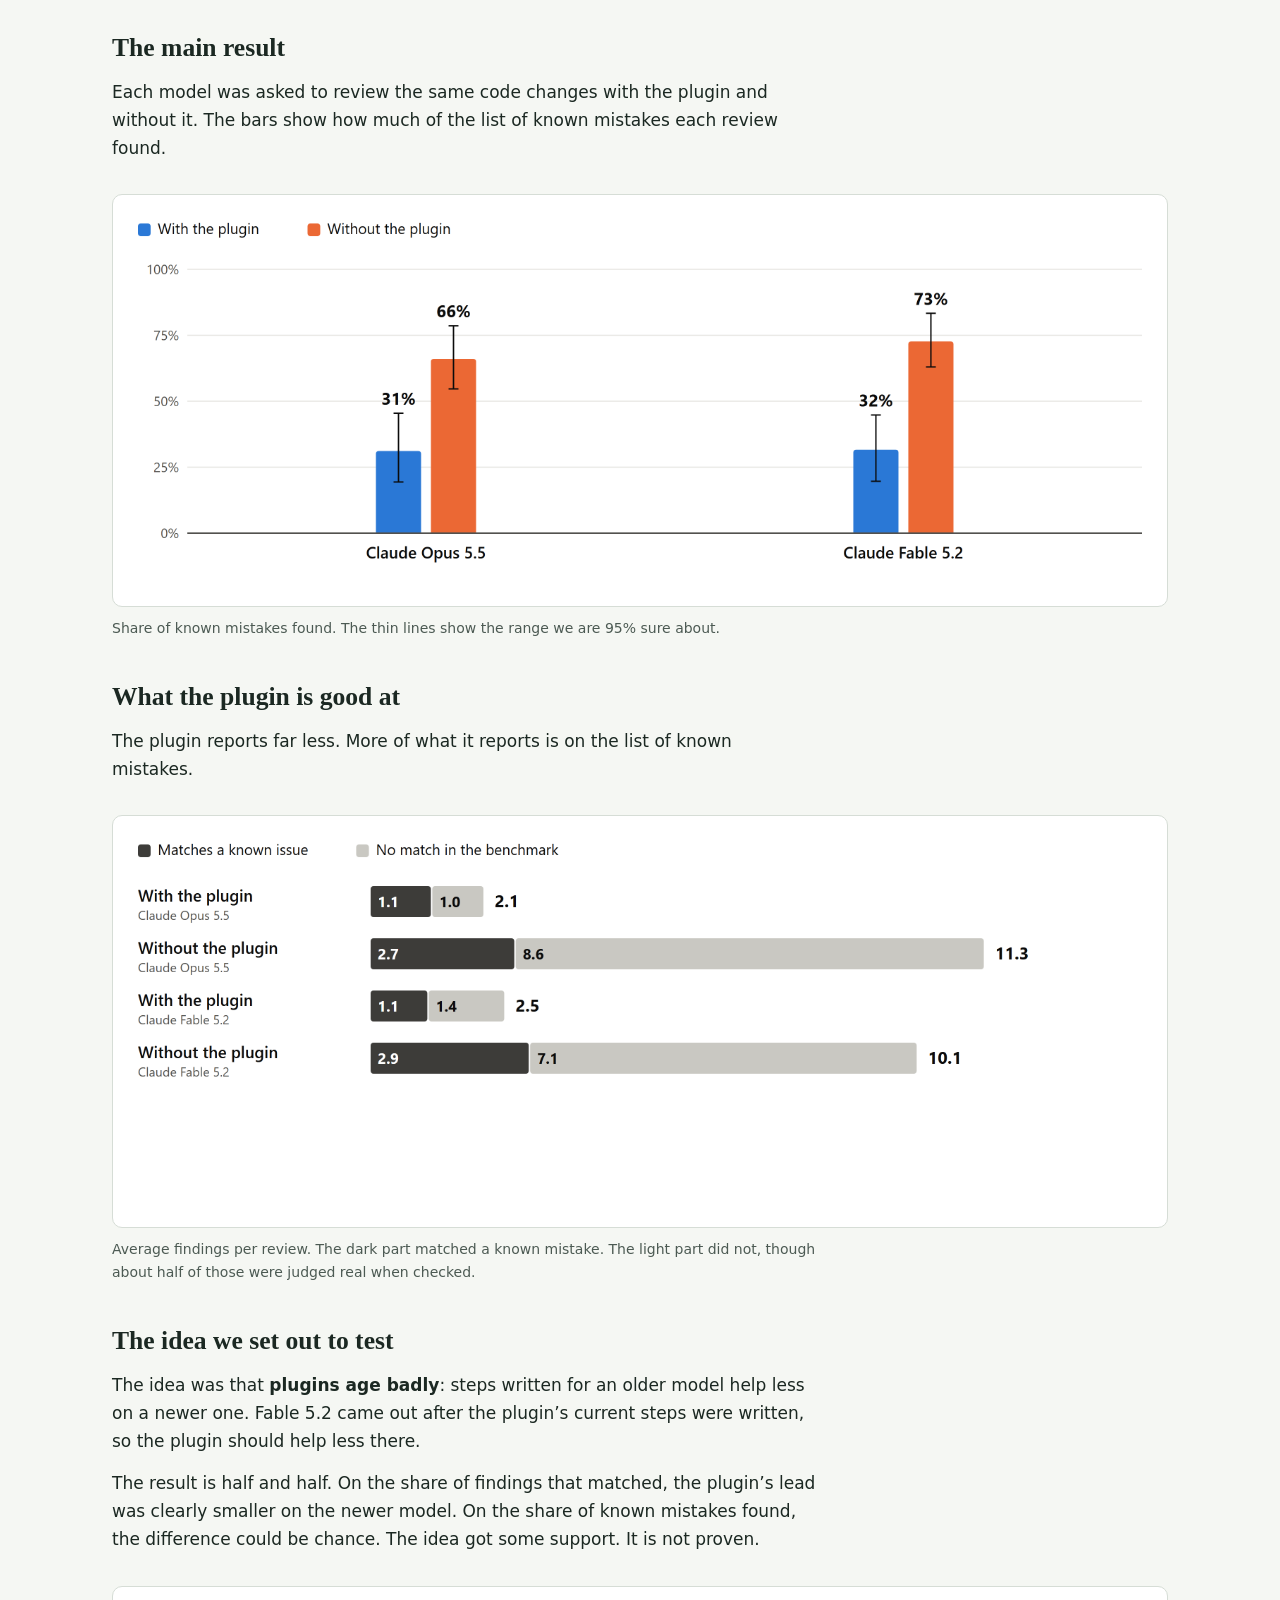
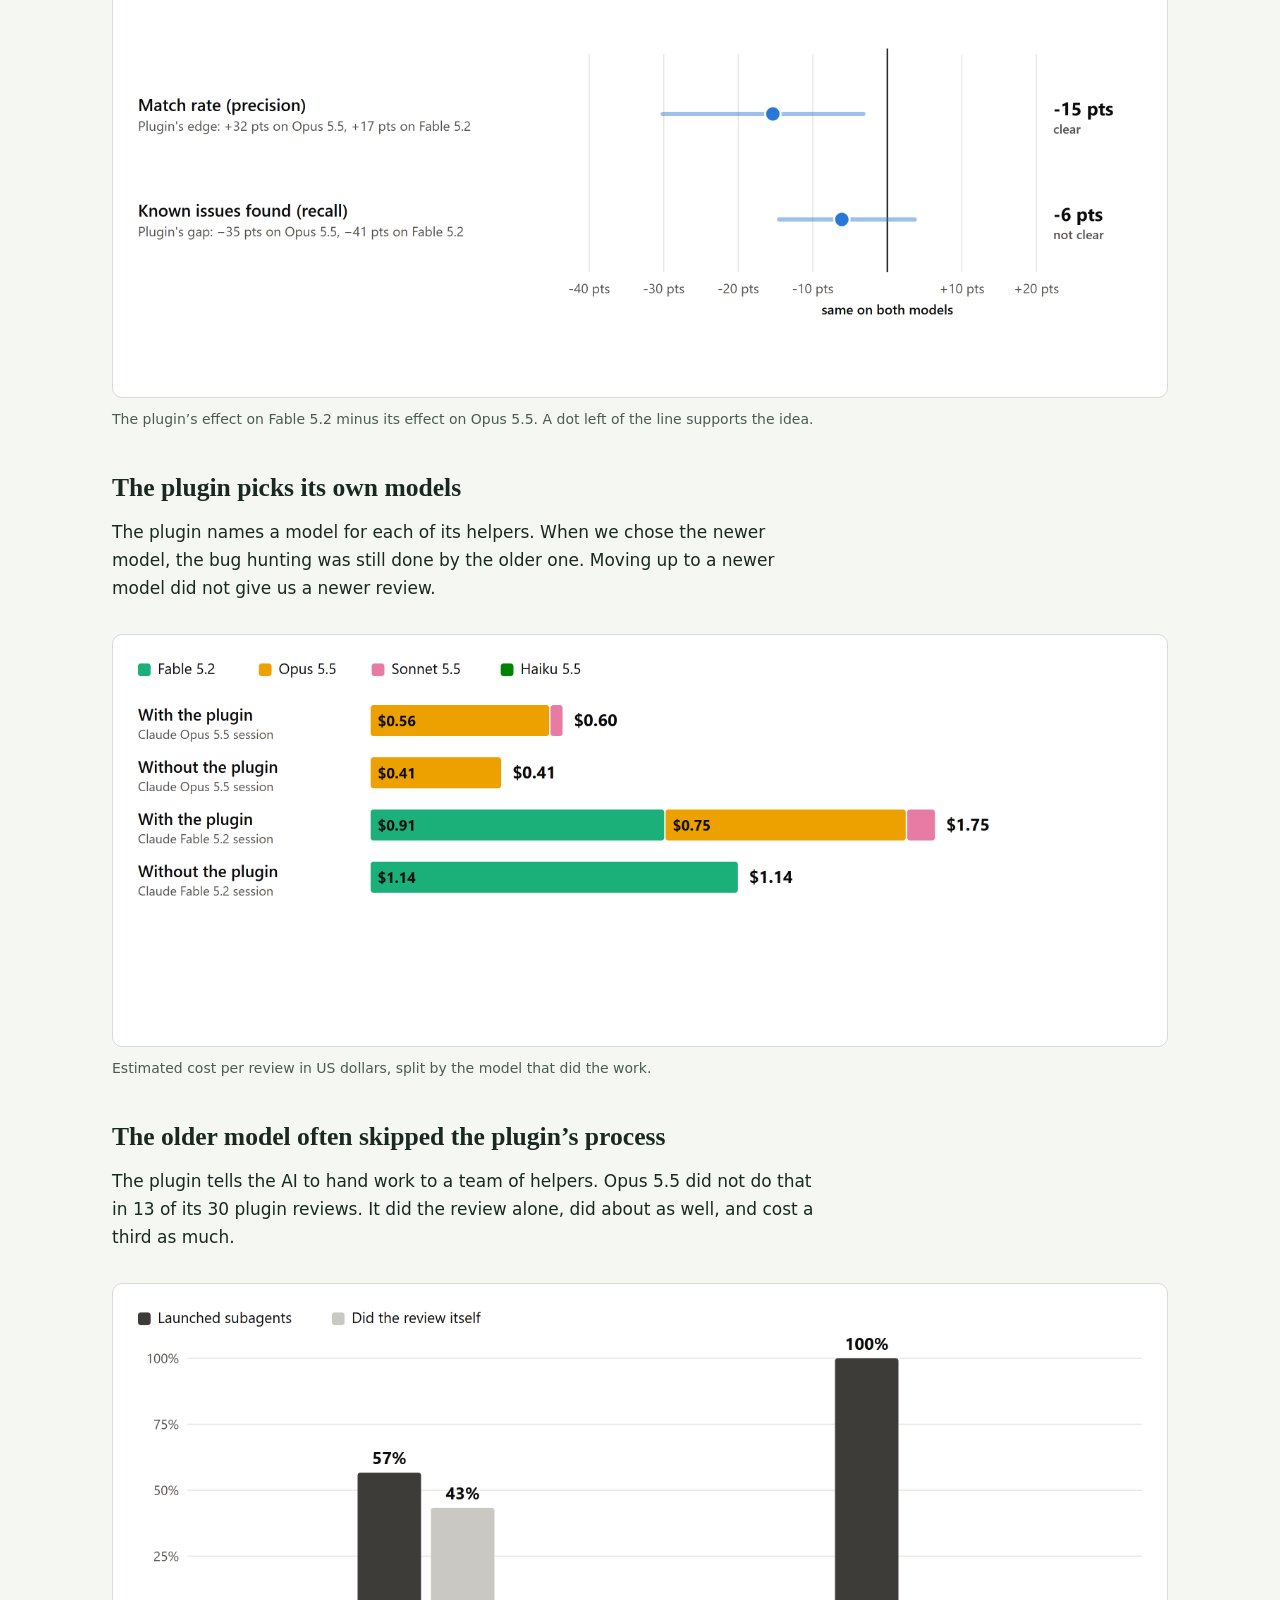
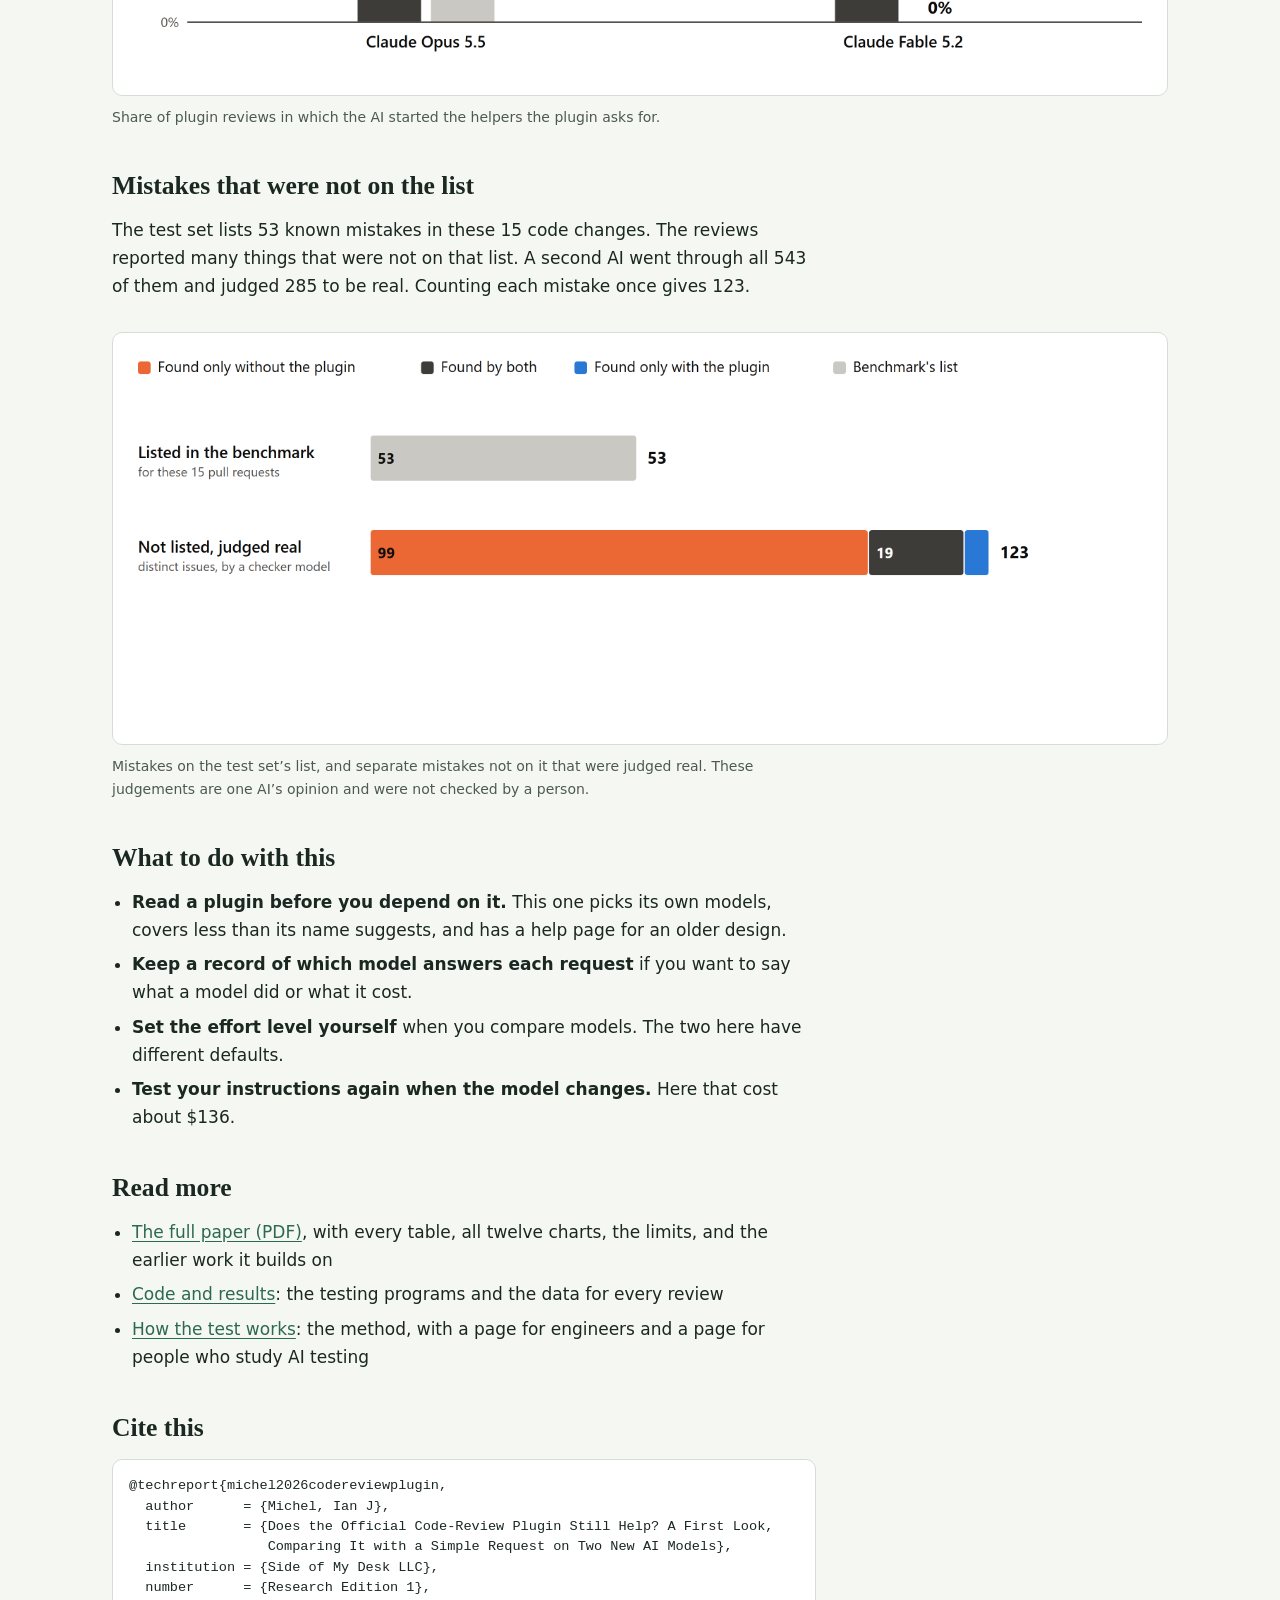
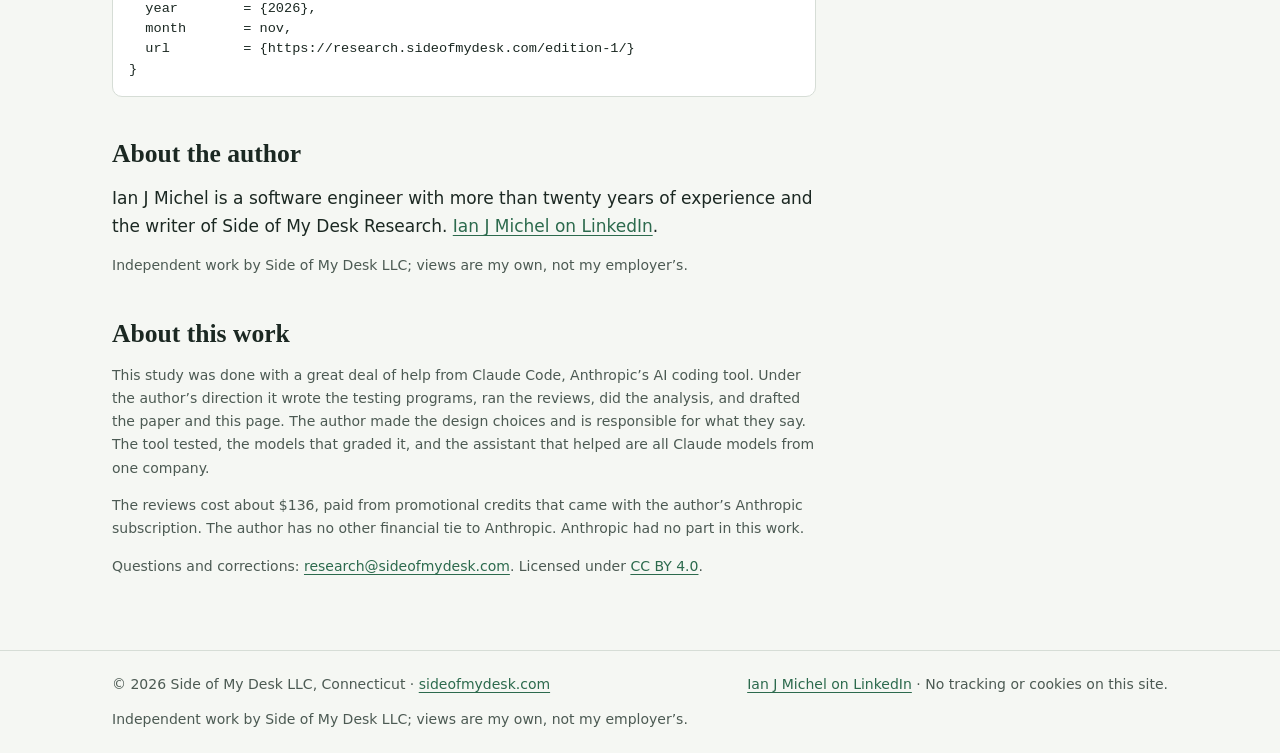
==== commit 4e688e84: "Add the author's LinkedIn profile and an independence statement Co-Authored-By: Claude Fable 5.2 <no" ====
--- a/edition-1/index.html
+++ b/edition-1/index.html
@@ -26,7 +26,7 @@
   "@context": "https://schema.org",
   "@type": "ScholarlyArticle",
   "headline": "Does the Official Code-Review Plugin Still Help? A First Look, Comparing It with a Simple Request on Two New AI Models",
-  "author": {"@type": "Person", "name": "Ian J Michel", "email": "research@sideofmydesk.com", "affiliation": {"@type": "Organization", "name": "Side of My Desk LLC"}},
+  "author": {"@type": "Person", "name": "Ian J Michel", "email": "research@sideofmydesk.com", "sameAs": "https://www.linkedin.com/in/ianmichel/", "affiliation": {"@type": "Organization", "name": "Side of My Desk LLC"}},
   "datePublished": "2026-11-18",
   "publisher": {"@type": "Organization", "name": "Side of My Desk LLC", "url": "https://sideofmydesk.com/"},
   "license": "https://creativecommons.org/licenses/by/4.0/",
@@ -151,6 +151,10 @@
   url         = {https://research.sideofmydesk.com/edition-1/}
 }</pre>
 
+      <h2>About the author</h2>
+      <p>Ian J Michel is a software engineer with more than twenty years of experience and the writer of Side of My Desk Research. <a href="https://www.linkedin.com/in/ianmichel/" rel="me">Ian J Michel on LinkedIn</a>.</p>
+      <p class="fine">Independent work by Side of My Desk LLC; views are my own, not my employer&rsquo;s.</p>
+
       <h2>About this work</h2>
       <p class="fine">This study was done with a great deal of help from Claude Code, Anthropic&rsquo;s AI coding tool. Under the author&rsquo;s direction it wrote the testing programs, ran the reviews, did the analysis, and drafted the paper and this page. The author made the design choices and is responsible for what they say. The tool tested, the models that graded it, and the assistant that helped are all Claude models from one company.</p>
       <p class="fine">The reviews cost about $136, paid from promotional credits that came with the author&rsquo;s Anthropic subscription. The author has no other financial tie to Anthropic. Anthropic had no part in this work.</p>
@@ -162,7 +166,8 @@
 <footer class="site-foot">
   <div class="wrap">
     <span>&copy; 2026 Side of My Desk LLC, Connecticut &middot; <a href="https://sideofmydesk.com/">sideofmydesk.com</a></span>
-    <span>No tracking or cookies on this site.</span>
+    <span><a href="https://www.linkedin.com/in/ianmichel/" rel="me">Ian J Michel on LinkedIn</a> &middot; No tracking or cookies on this site.</span>
+    <span class="foot-note">Independent work by Side of My Desk LLC; views are my own, not my employer&rsquo;s.</span>
   </div>
 </footer>
 </body>
--- a/style.css
+++ b/style.css
@@ -106,6 +106,7 @@
 .end { padding-bottom: 72px; }
 
 .site-foot { border-top: 1px solid var(--line); }
+.site-foot .foot-note { flex-basis: 100%; }
 .site-foot .wrap { display: flex; justify-content: space-between; gap: 12px 24px; flex-wrap: wrap; padding-block: 22px; font-size: var(--step--1); color: var(--muted); }
 
 @media (max-width: 760px) {
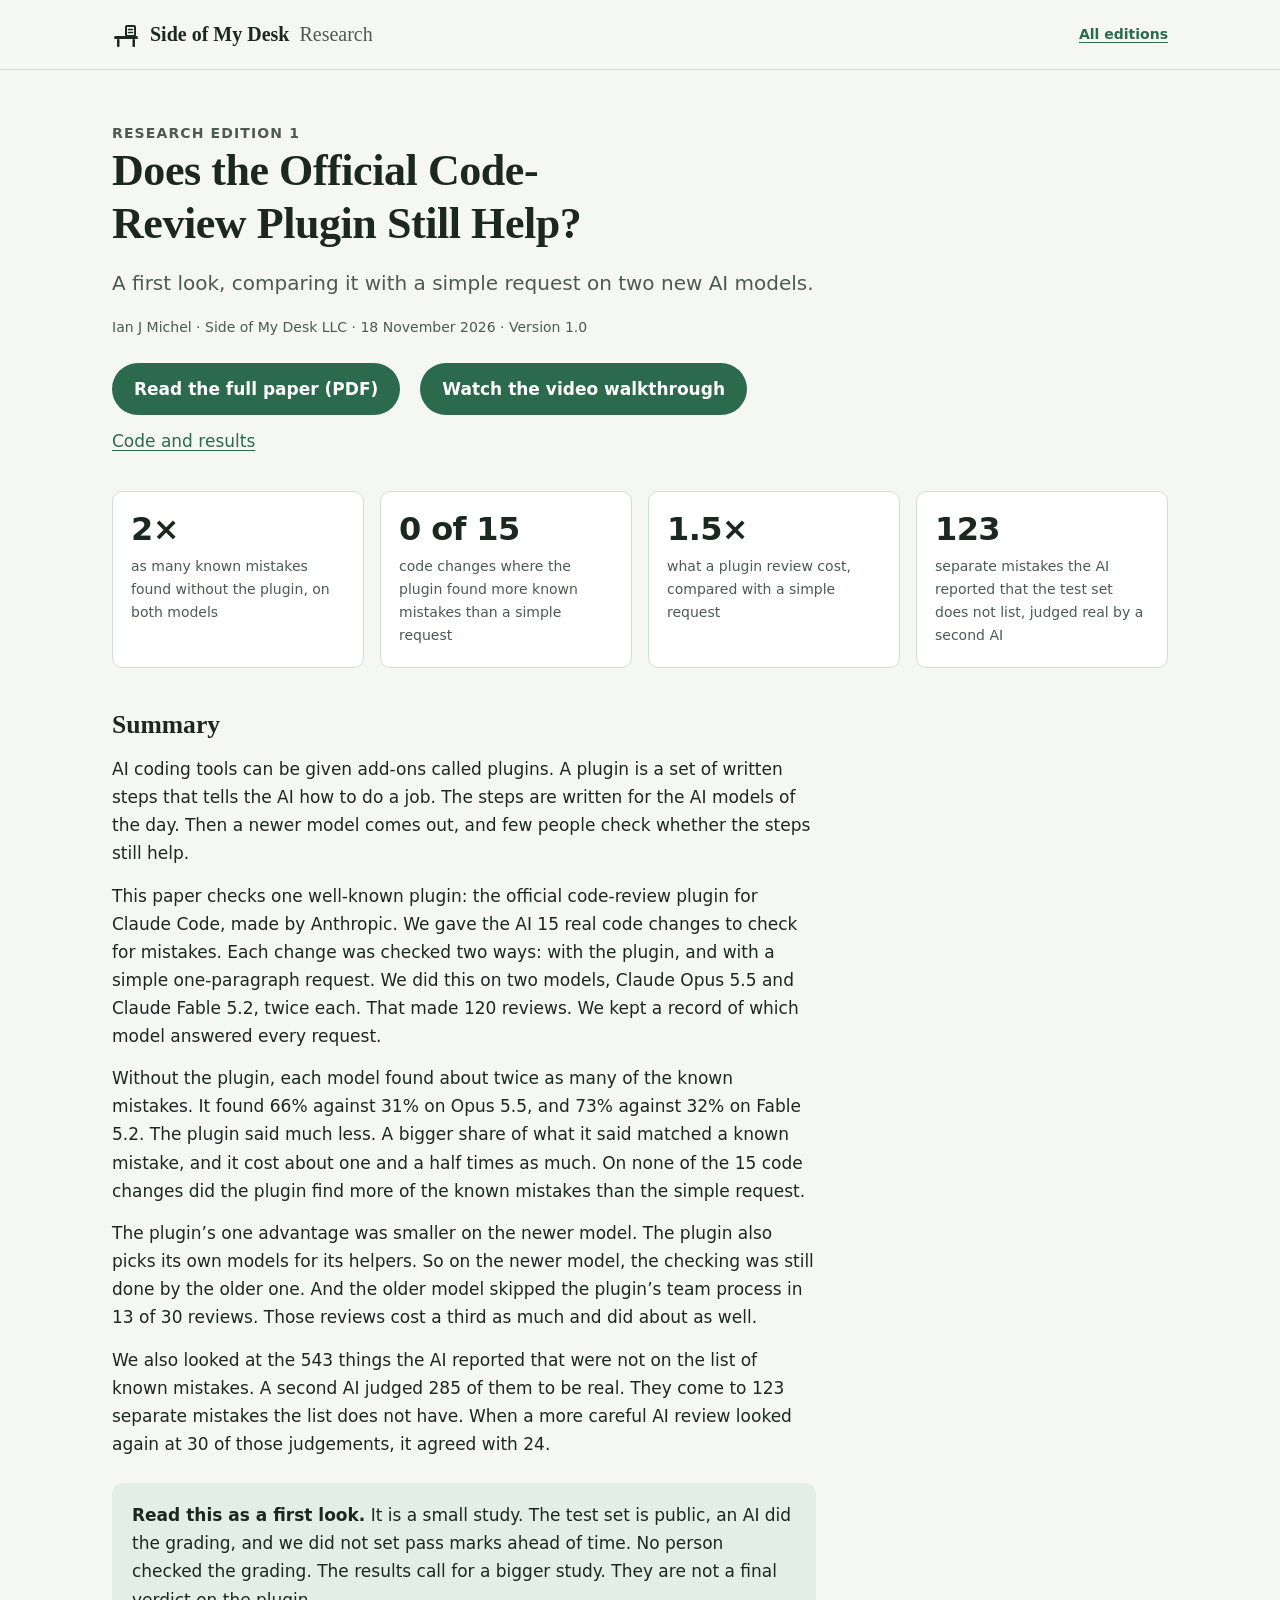
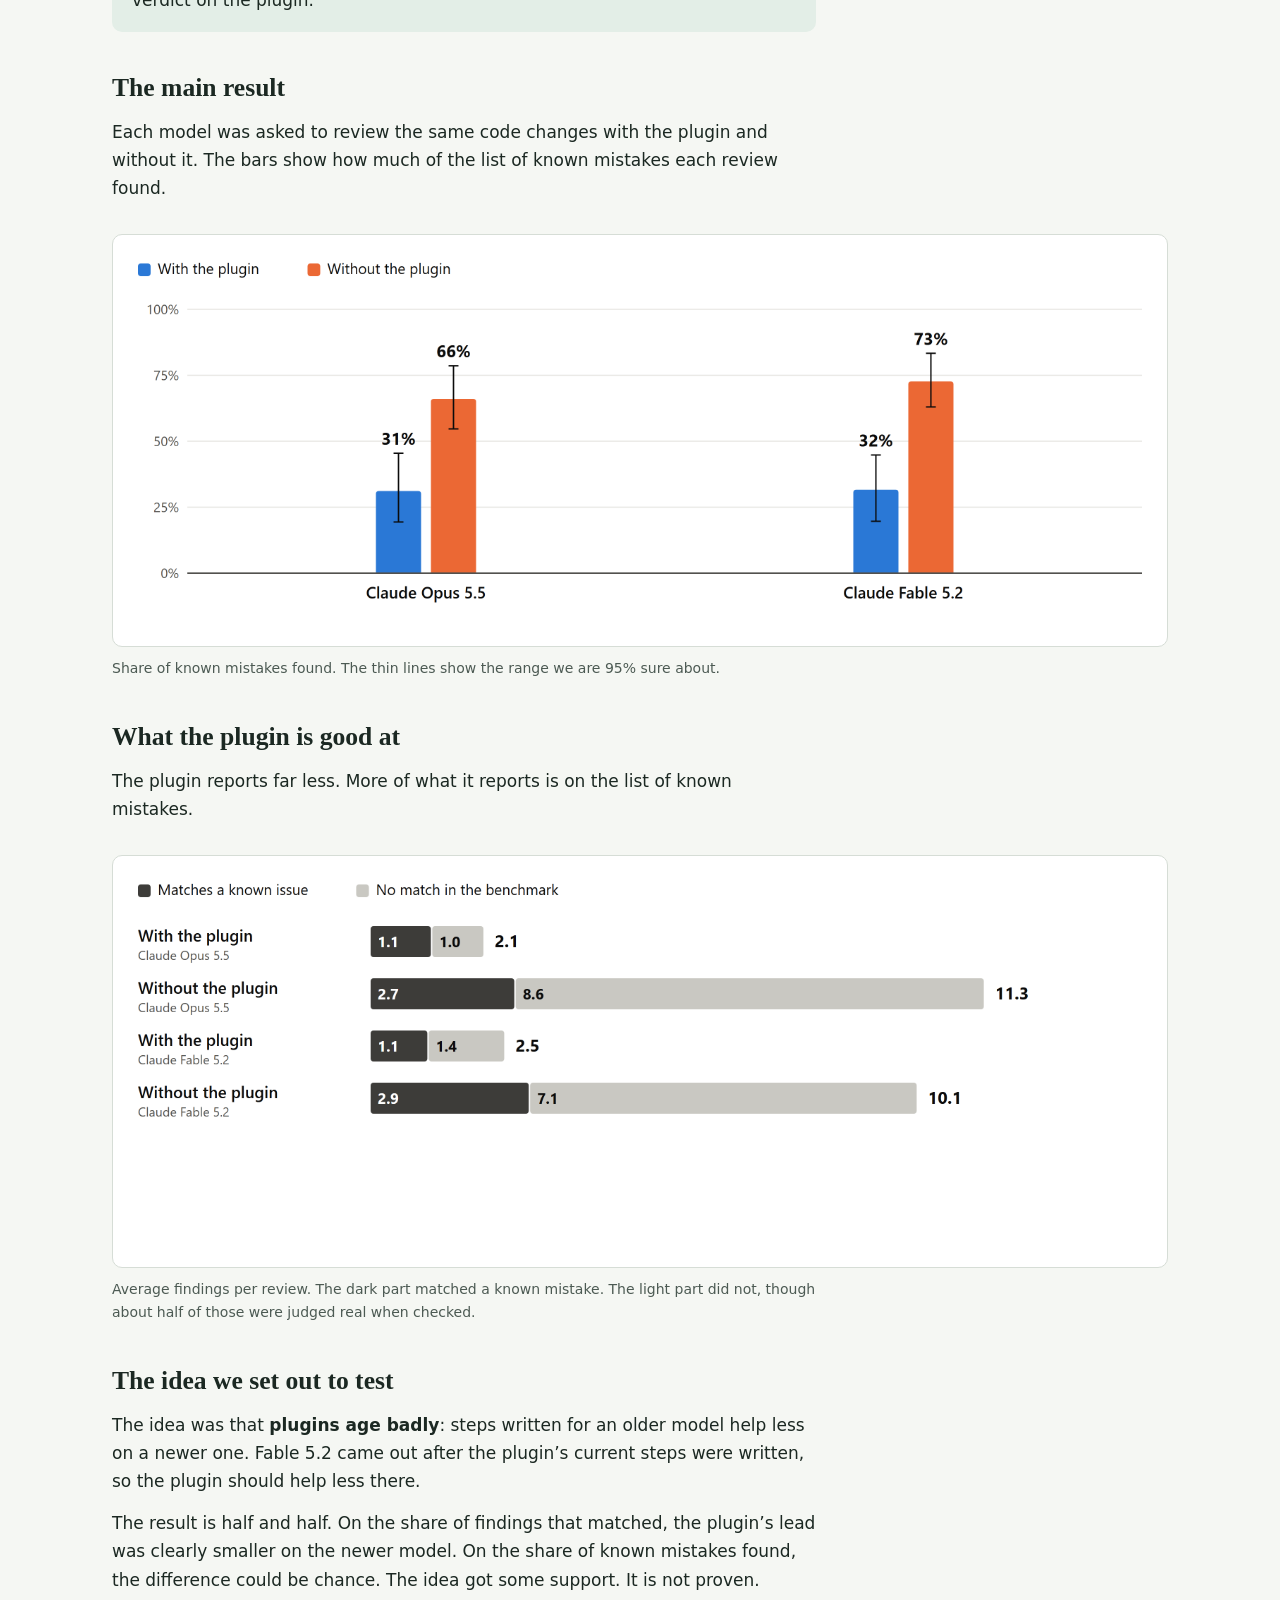
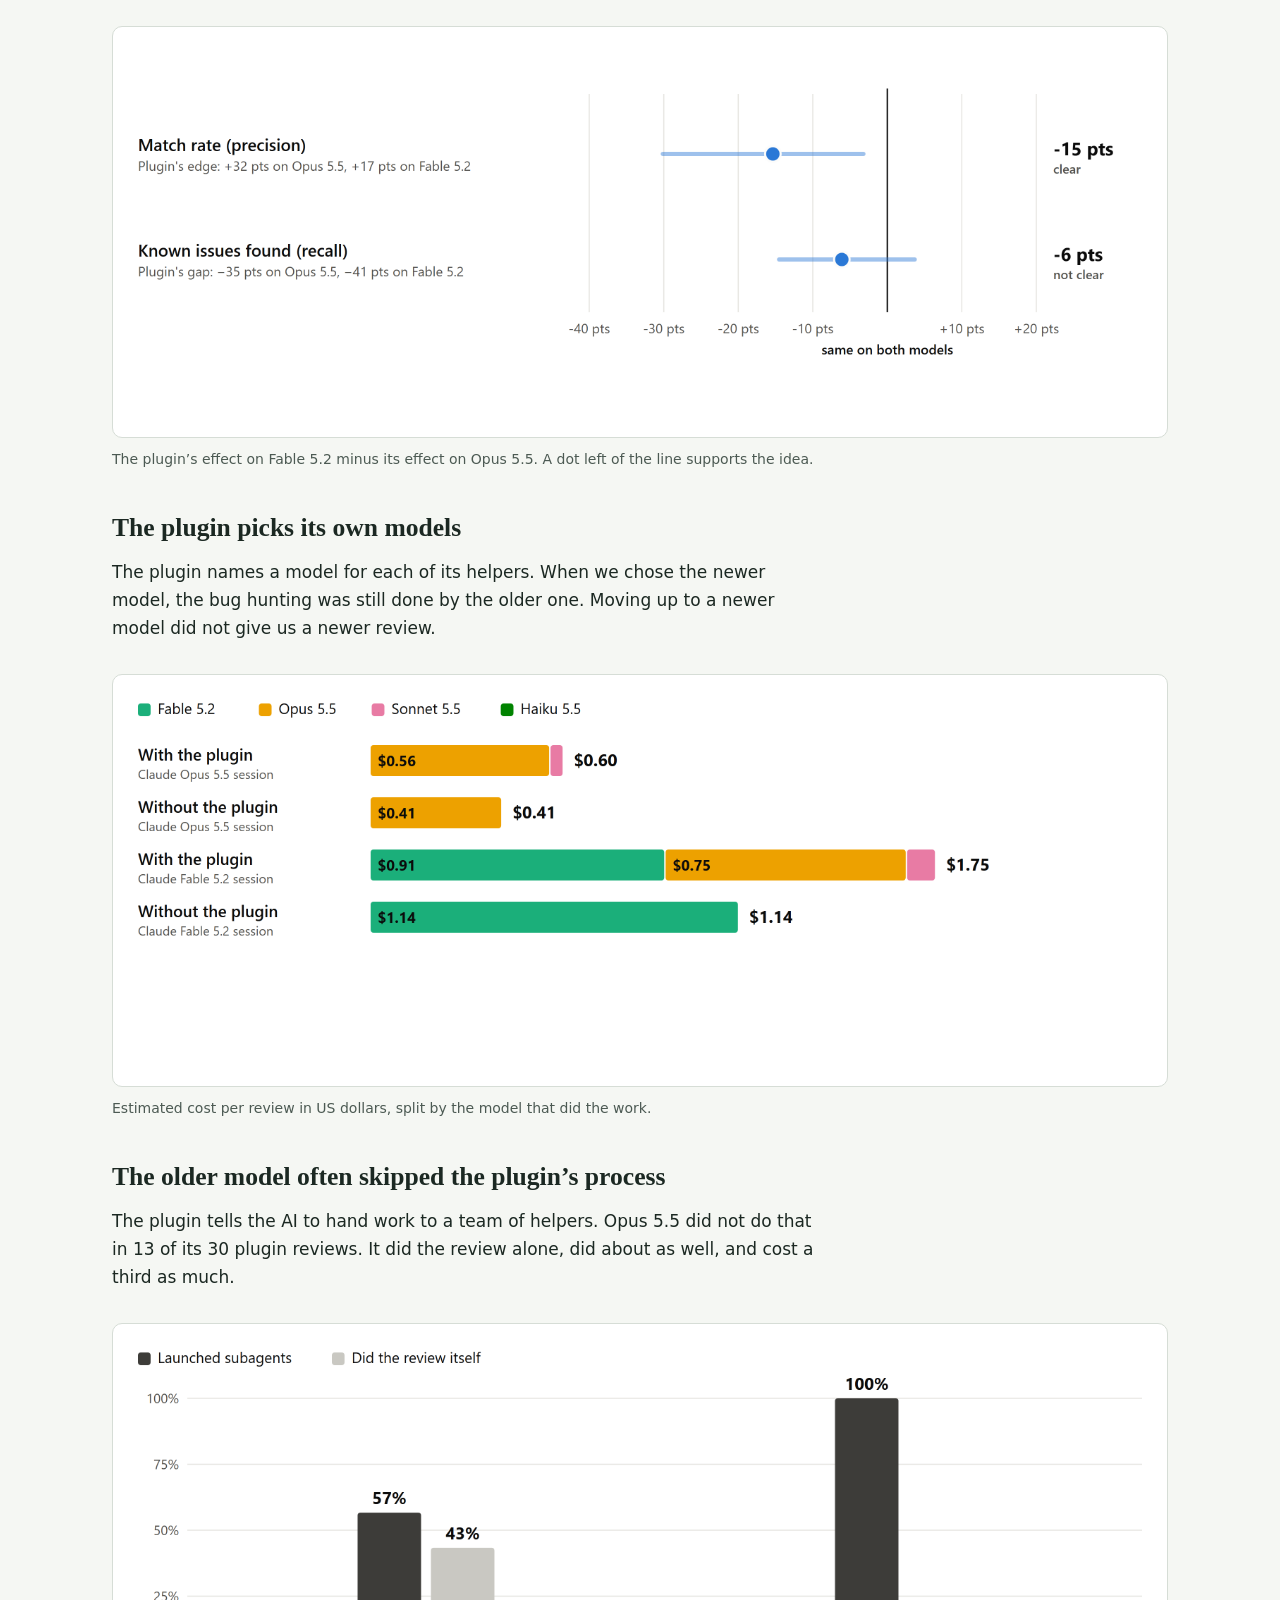
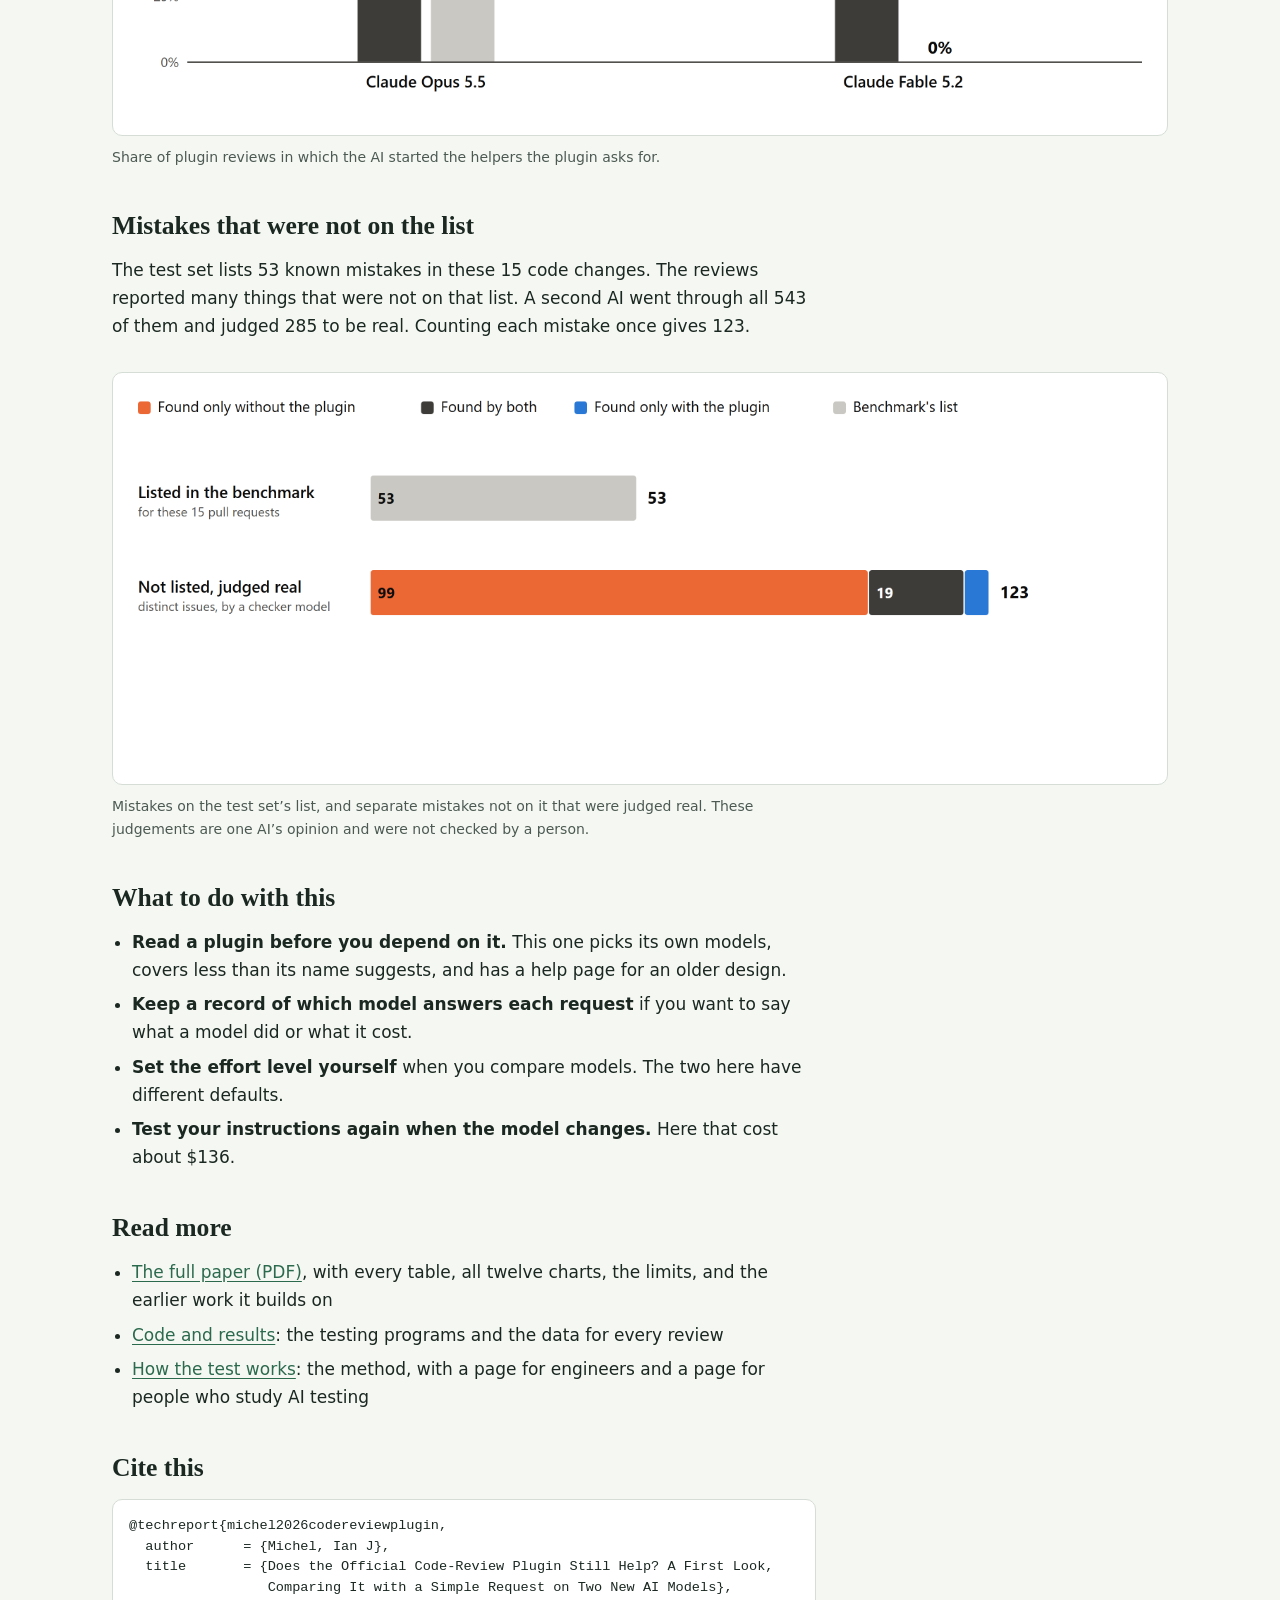
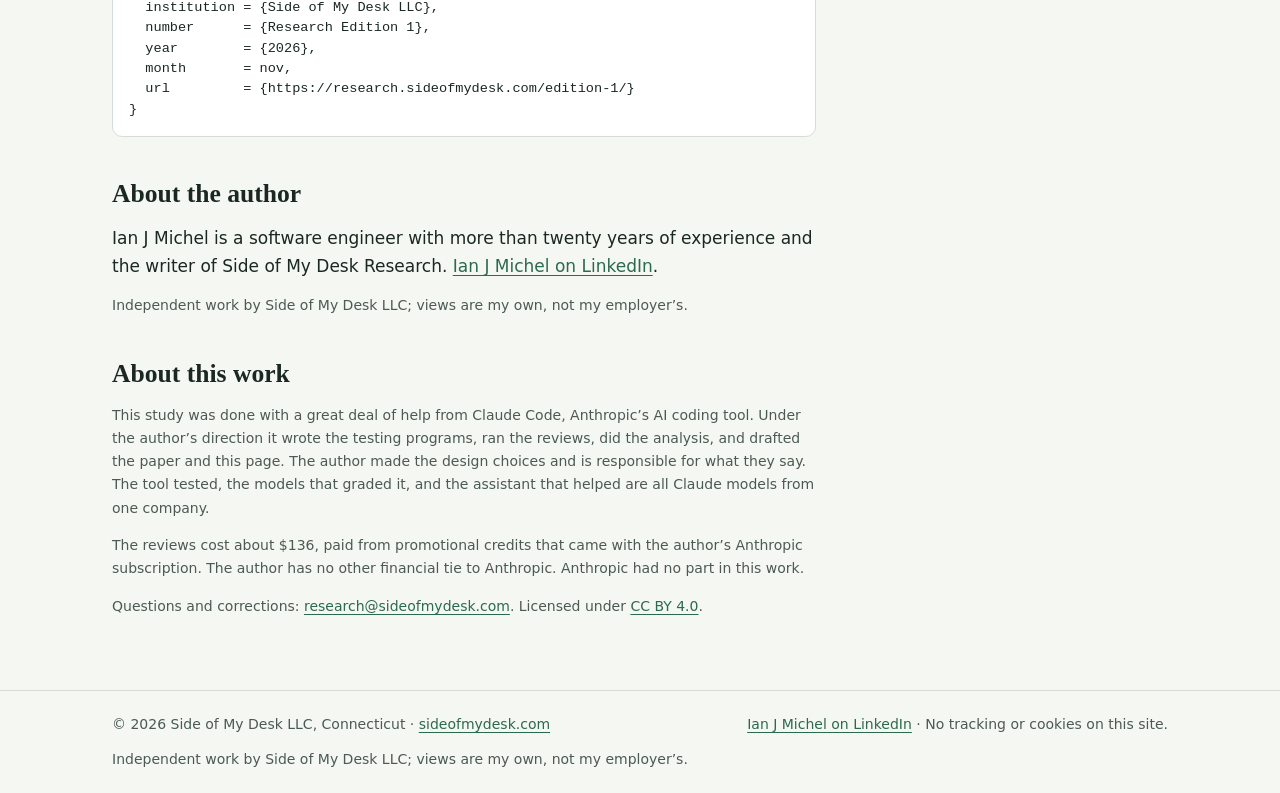
==== commit b842e435: "Add the video link for Edition 1 Co-Authored-By: Claude Opus 5.5 <noreply@anthropic.com>" ====
--- a/edition-1/index.html
+++ b/edition-1/index.html
@@ -56,6 +56,7 @@
       <p class="meta-line">Ian J Michel &middot; Side of My Desk LLC &middot; 18 November 2026 &middot; Version 1.0</p>
       <div class="actions">
         <a class="btn" href="michel-2026-code-review-plugin.pdf">Read the full paper (PDF)</a>
+        <a class="btn" href="https://youtu.be/nSp_vWTHrMI">Watch the video walkthrough</a>
         <a href="https://github.com/sideofmydesk/frontier-eval">Code and results</a>
       </div>
     </div>
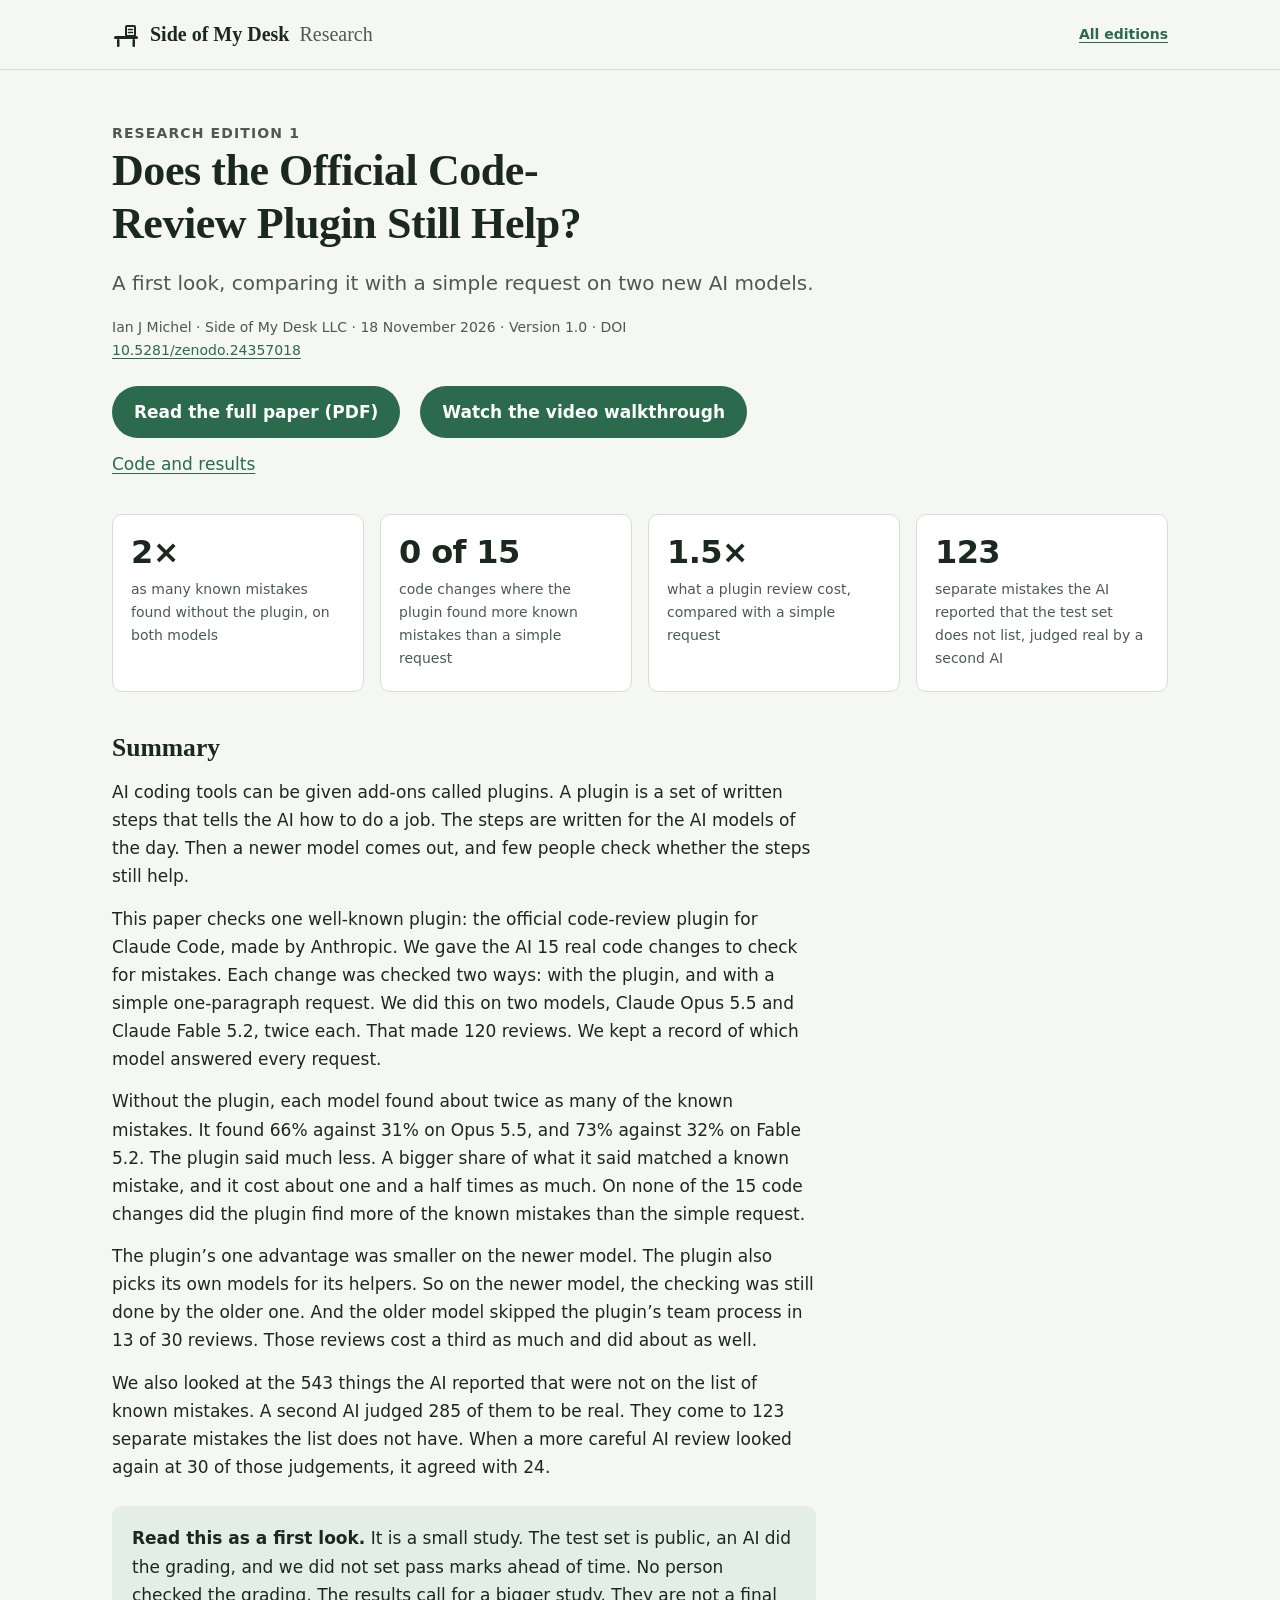
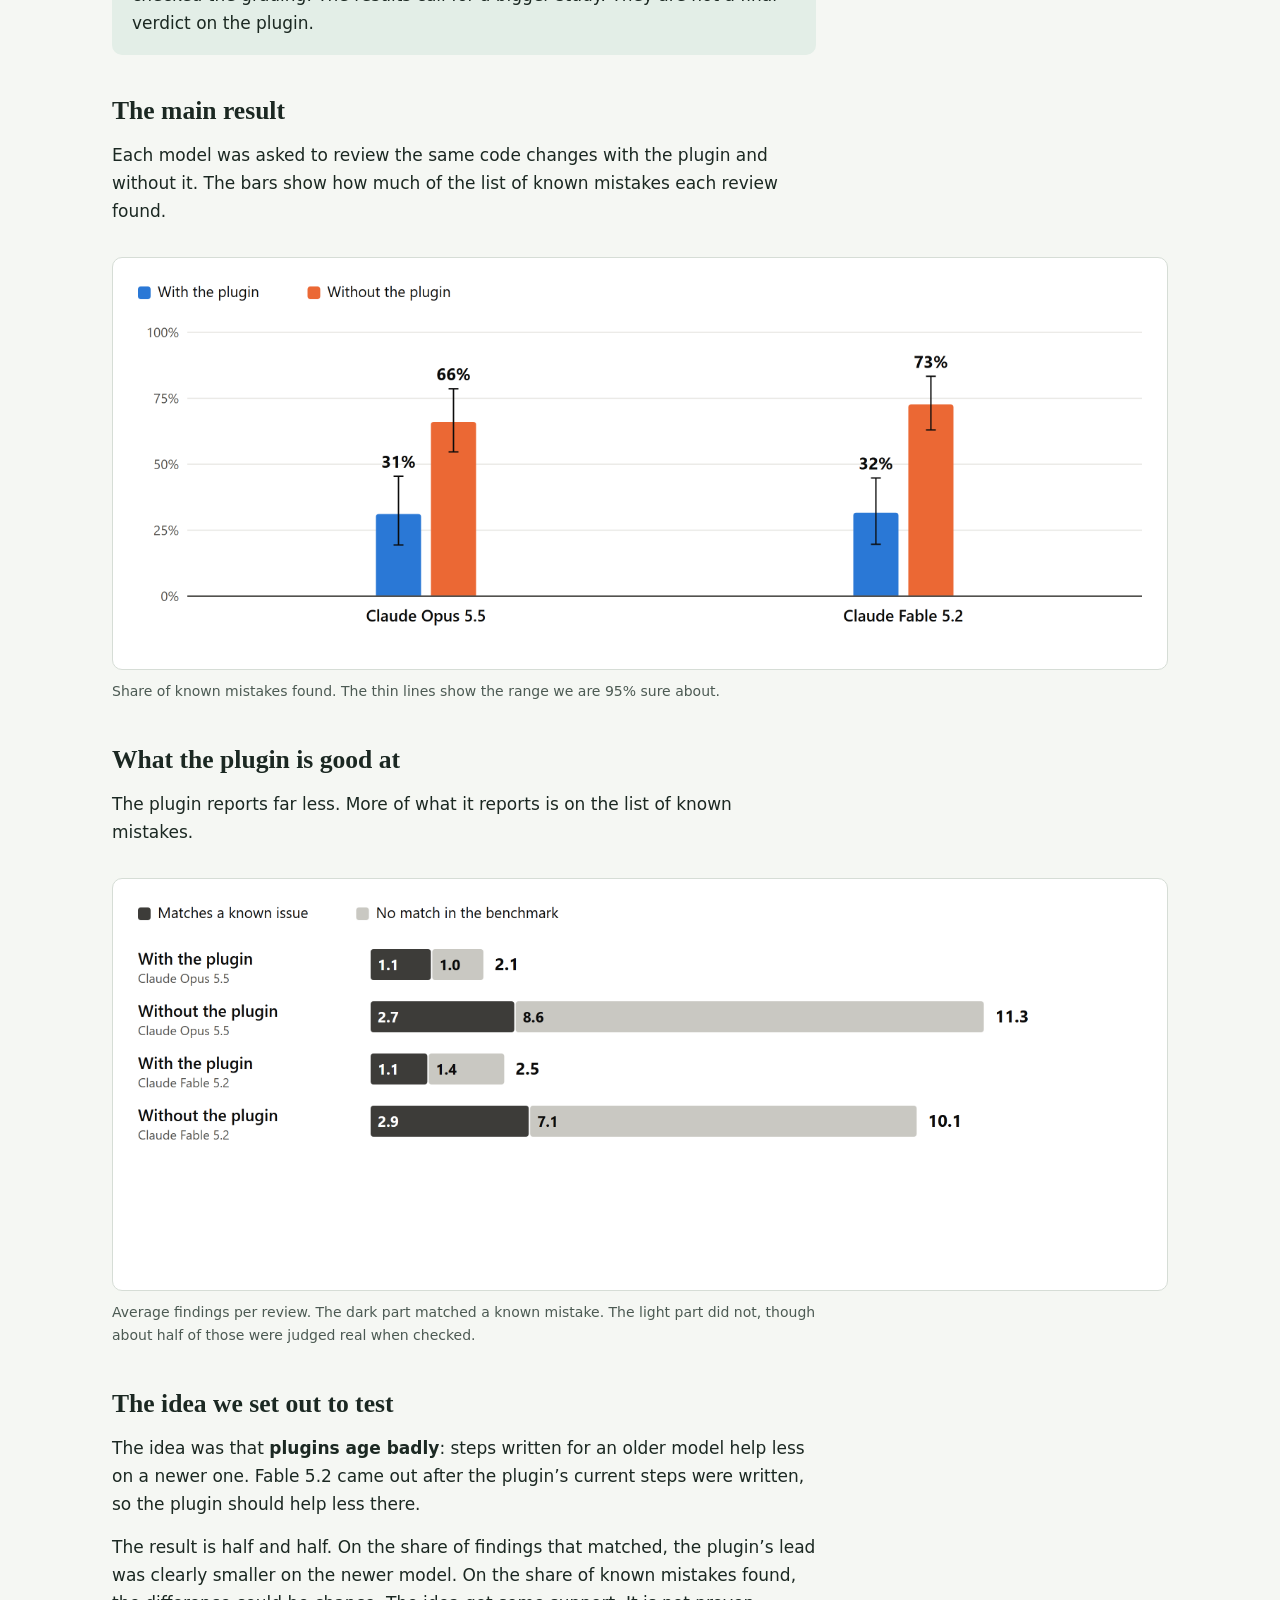
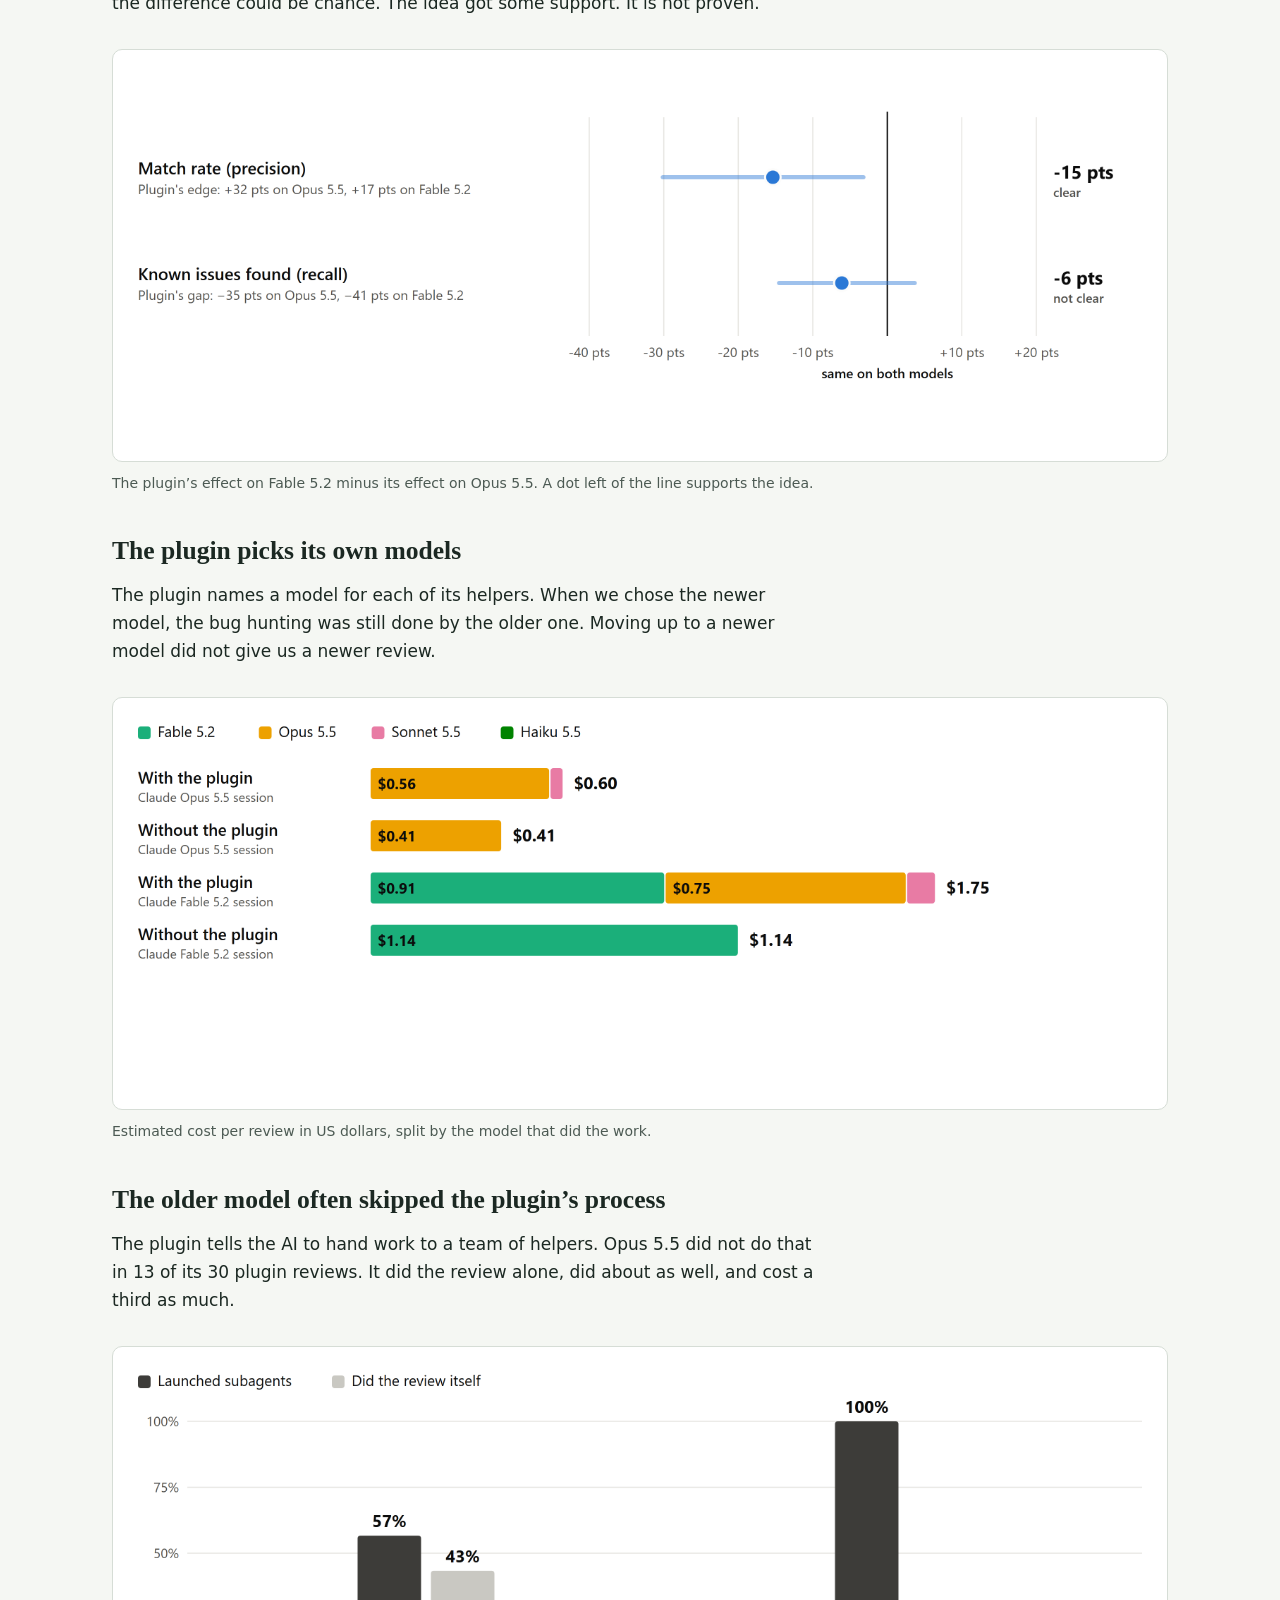
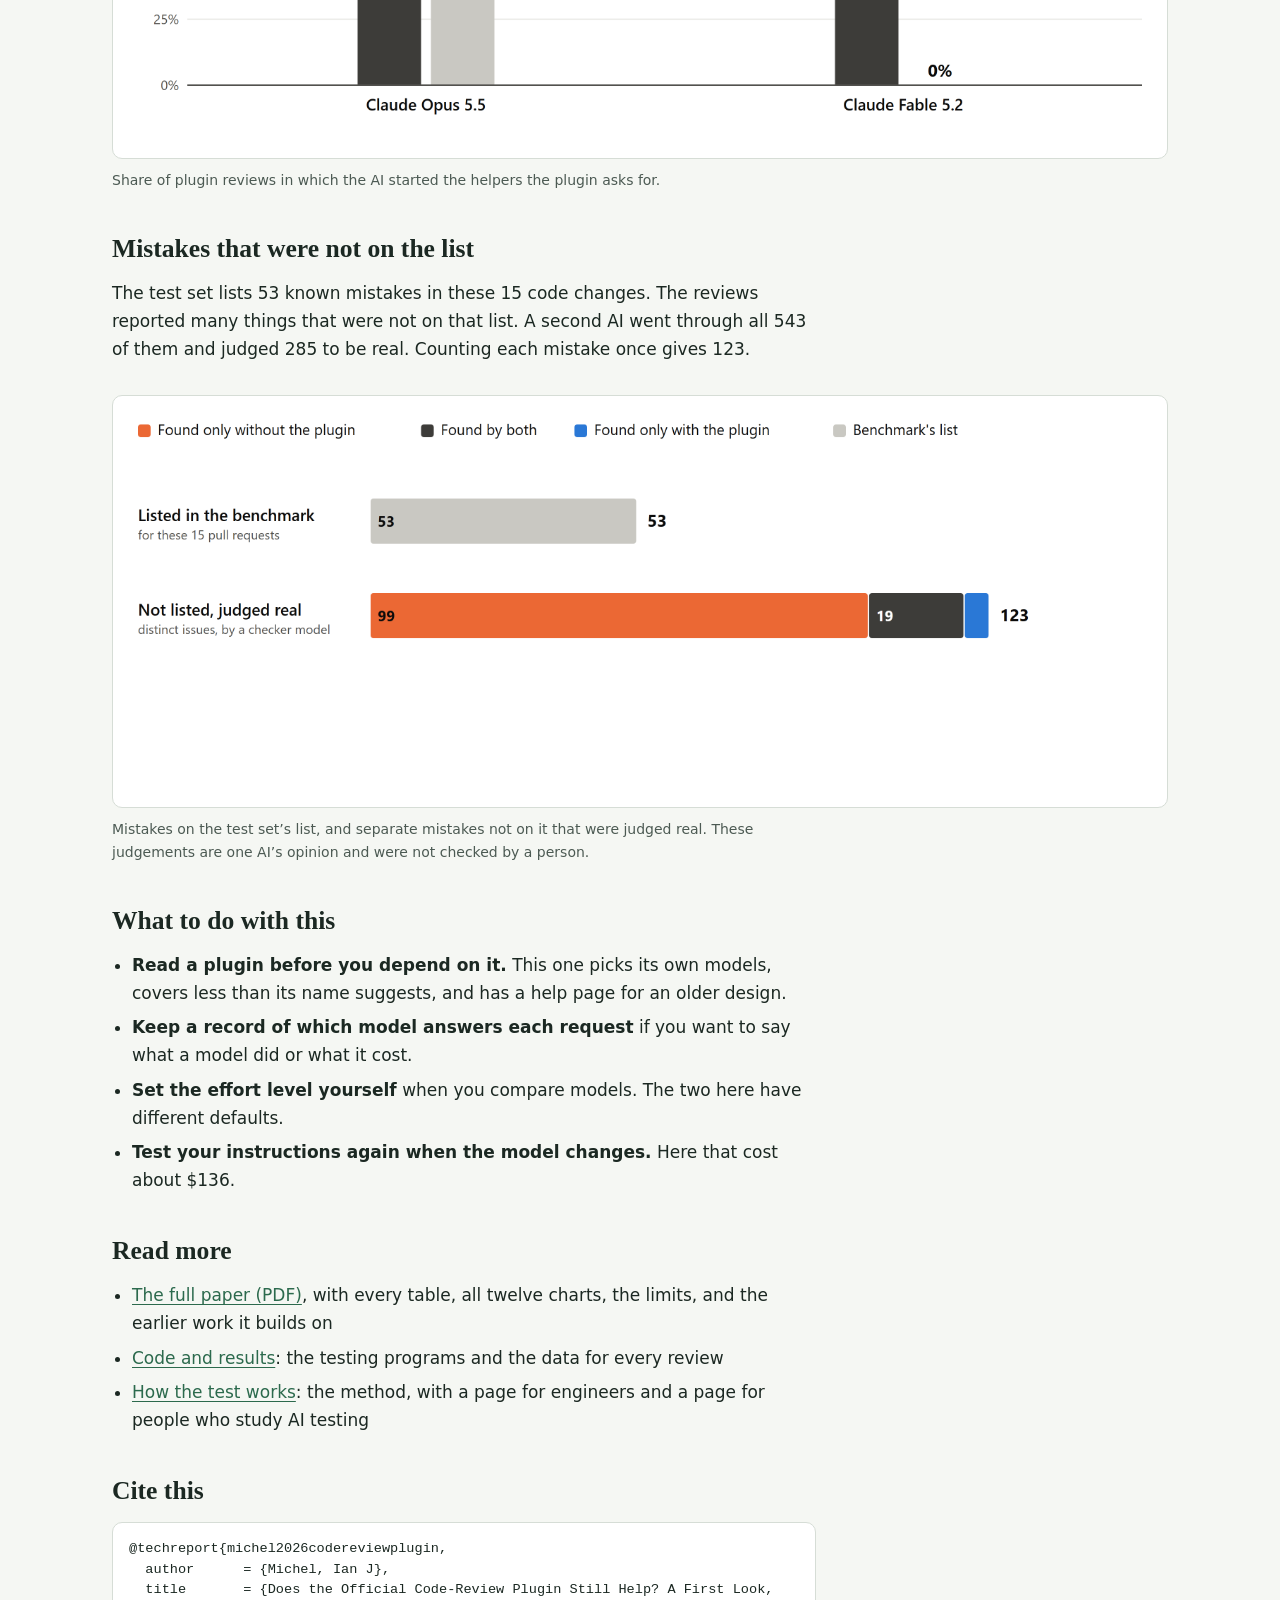
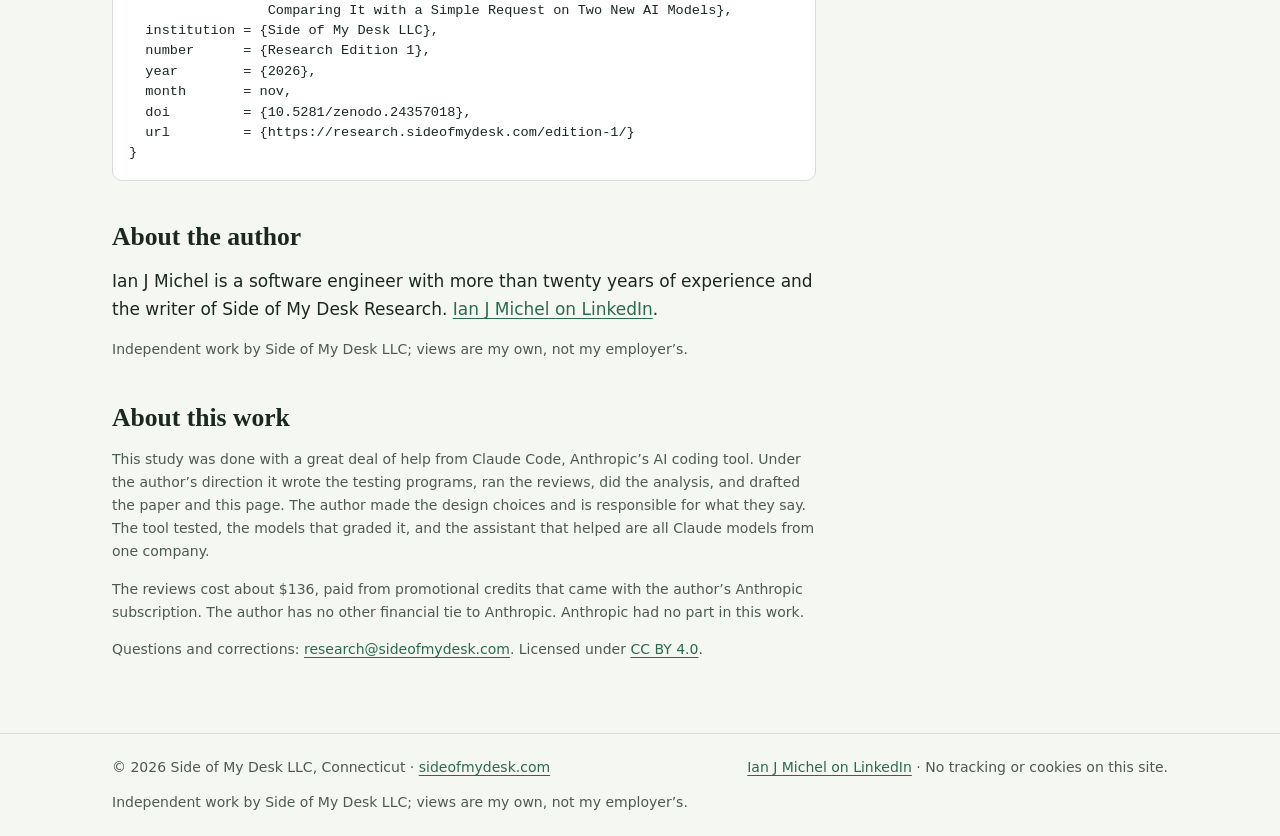
==== commit d585b3b0: "Add the Zenodo DOI to Edition 1 Rebuilt the paper PDF with the DOI on the title page's edition line " ====
--- a/edition-1/index.html
+++ b/edition-1/index.html
@@ -18,6 +18,7 @@
 <meta name="citation_technical_report_institution" content="Side of My Desk LLC">
 <meta name="citation_technical_report_number" content="Research Edition 1">
 <meta name="citation_pdf_url" content="https://research.sideofmydesk.com/edition-1/michel-2026-code-review-plugin.pdf">
+<meta name="citation_doi" content="10.5281/zenodo.24357018">
 <link rel="icon" href="data:image/svg+xml,%3Csvg xmlns='http://www.w3.org/2000/svg' viewBox='0 0 28 28'%3E%3Crect width='28' height='28' rx='6' fill='%232c6a4d'/%3E%3Crect x='4' y='15' width='20' height='3' rx='1.5' fill='%23fff'/%3E%3Crect x='14' y='6' width='8' height='9' rx='1' fill='none' stroke='%23fff' stroke-width='2'/%3E%3C/svg%3E">
 <link rel="alternate" type="application/atom+xml" title="Side of My Desk Research" href="/feed.xml">
 <link rel="stylesheet" href="/style.css">
@@ -31,6 +32,7 @@
   "publisher": {"@type": "Organization", "name": "Side of My Desk LLC", "url": "https://sideofmydesk.com/"},
   "license": "https://creativecommons.org/licenses/by/4.0/",
   "url": "https://research.sideofmydesk.com/edition-1/",
+  "identifier": "https://doi.org/10.5281/zenodo.24357018",
   "encoding": {"@type": "MediaObject", "contentUrl": "https://research.sideofmydesk.com/edition-1/michel-2026-code-review-plugin.pdf", "encodingFormat": "application/pdf"}
 }
 </script>
@@ -53,7 +55,7 @@
       <p class="eyebrow">Research Edition 1</p>
       <h1>Does the Official Code-Review Plugin Still Help?</h1>
       <p class="lede">A first look, comparing it with a simple request on two new AI models.</p>
-      <p class="meta-line">Ian J Michel &middot; Side of My Desk LLC &middot; 18 November 2026 &middot; Version 1.0</p>
+      <p class="meta-line">Ian J Michel &middot; Side of My Desk LLC &middot; 18 November 2026 &middot; Version 1.0 &middot; DOI <a href="https://doi.org/10.5281/zenodo.24357018">10.5281/zenodo.24357018</a></p>
       <div class="actions">
         <a class="btn" href="michel-2026-code-review-plugin.pdf">Read the full paper (PDF)</a>
         <a class="btn" href="https://youtu.be/nSp_vWTHrMI">Watch the video walkthrough</a>
@@ -149,6 +151,7 @@
   number      = {Research Edition 1},
   year        = {2026},
   month       = nov,
+  doi         = {10.5281/zenodo.24357018},
   url         = {https://research.sideofmydesk.com/edition-1/}
 }</pre>
 
